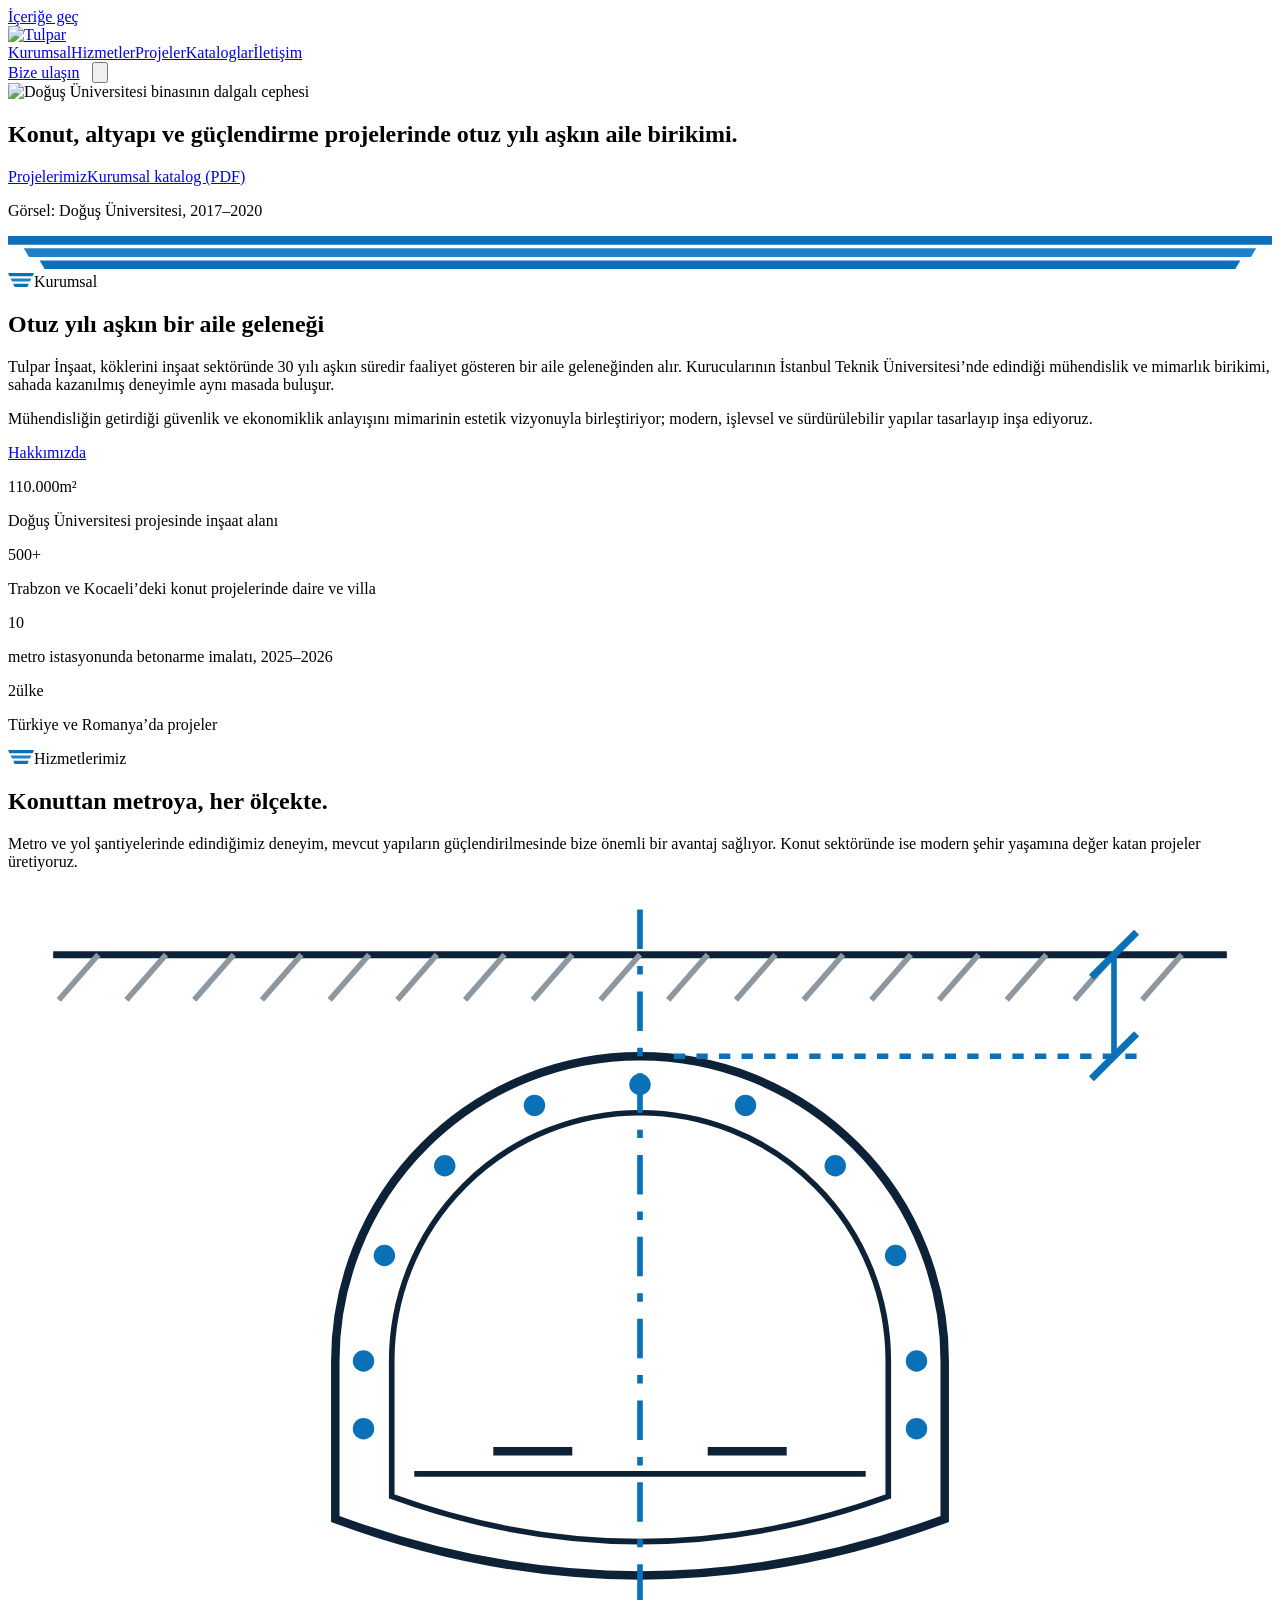
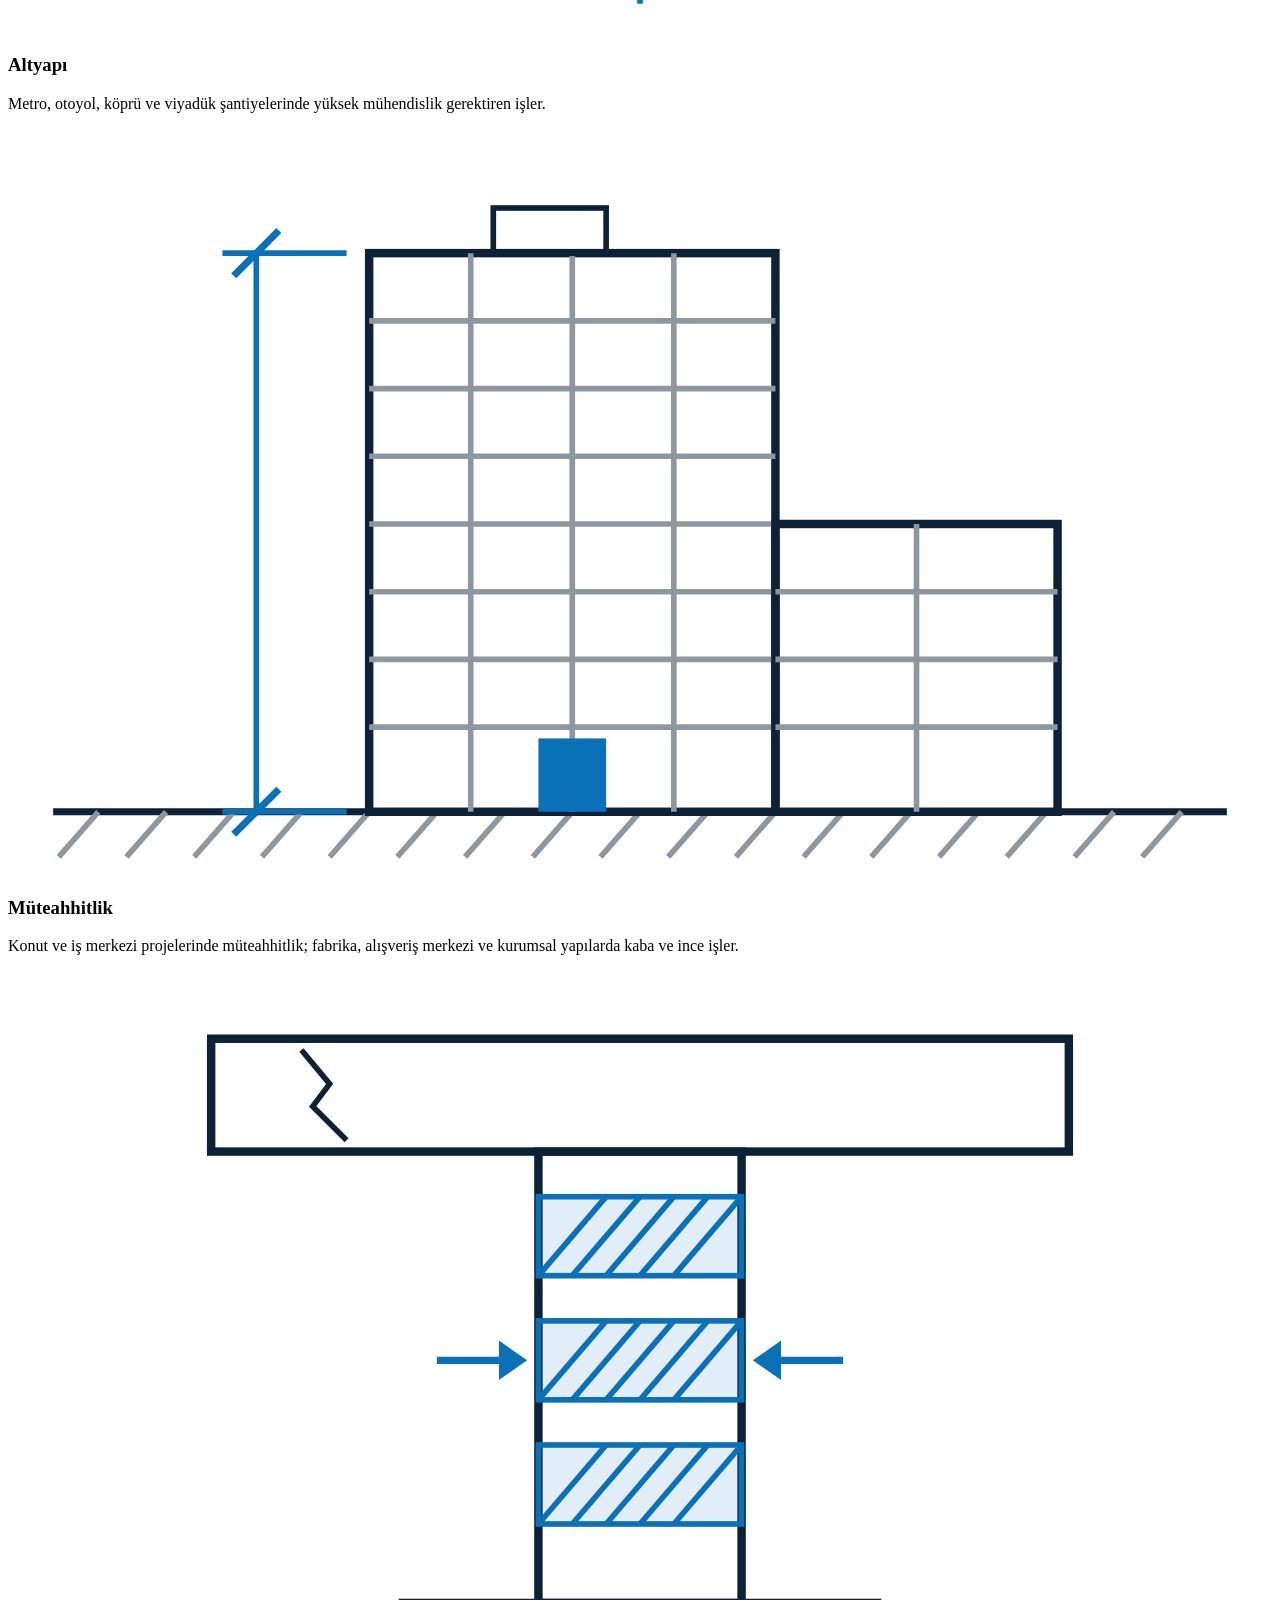
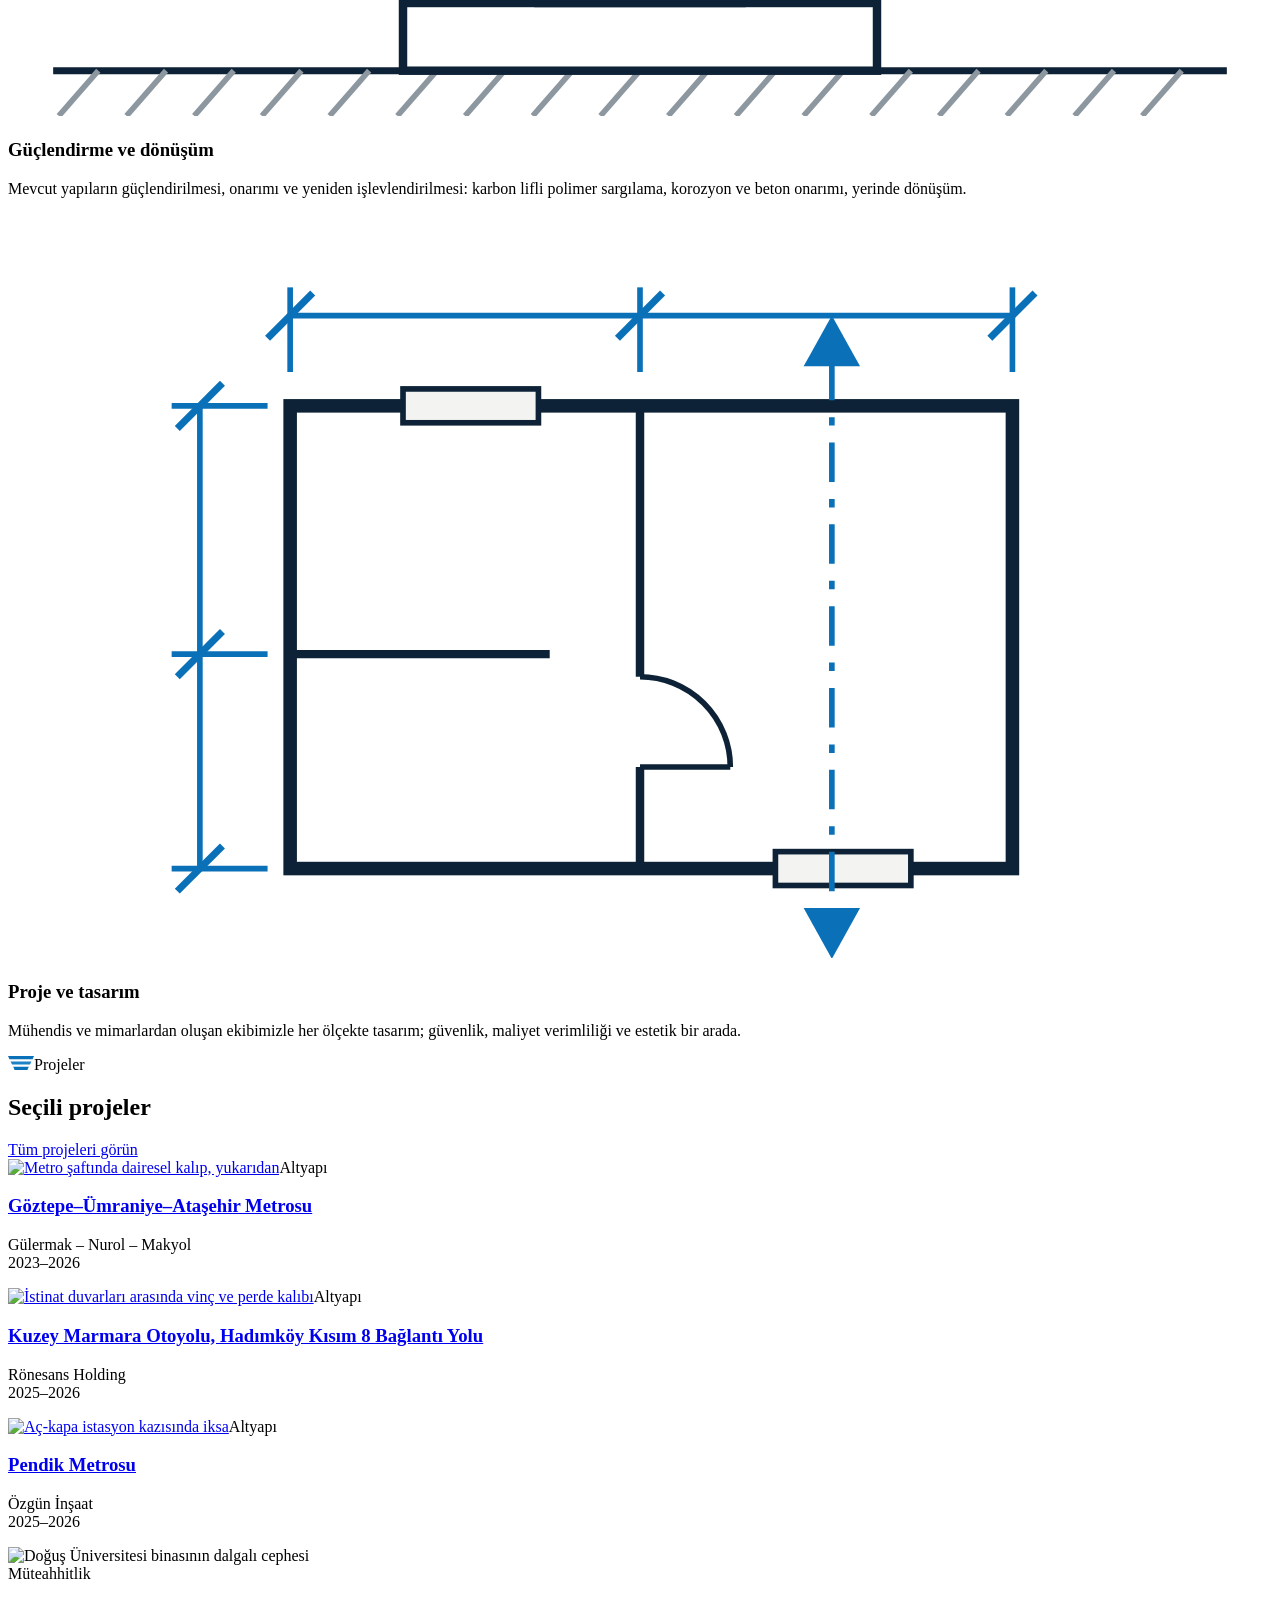
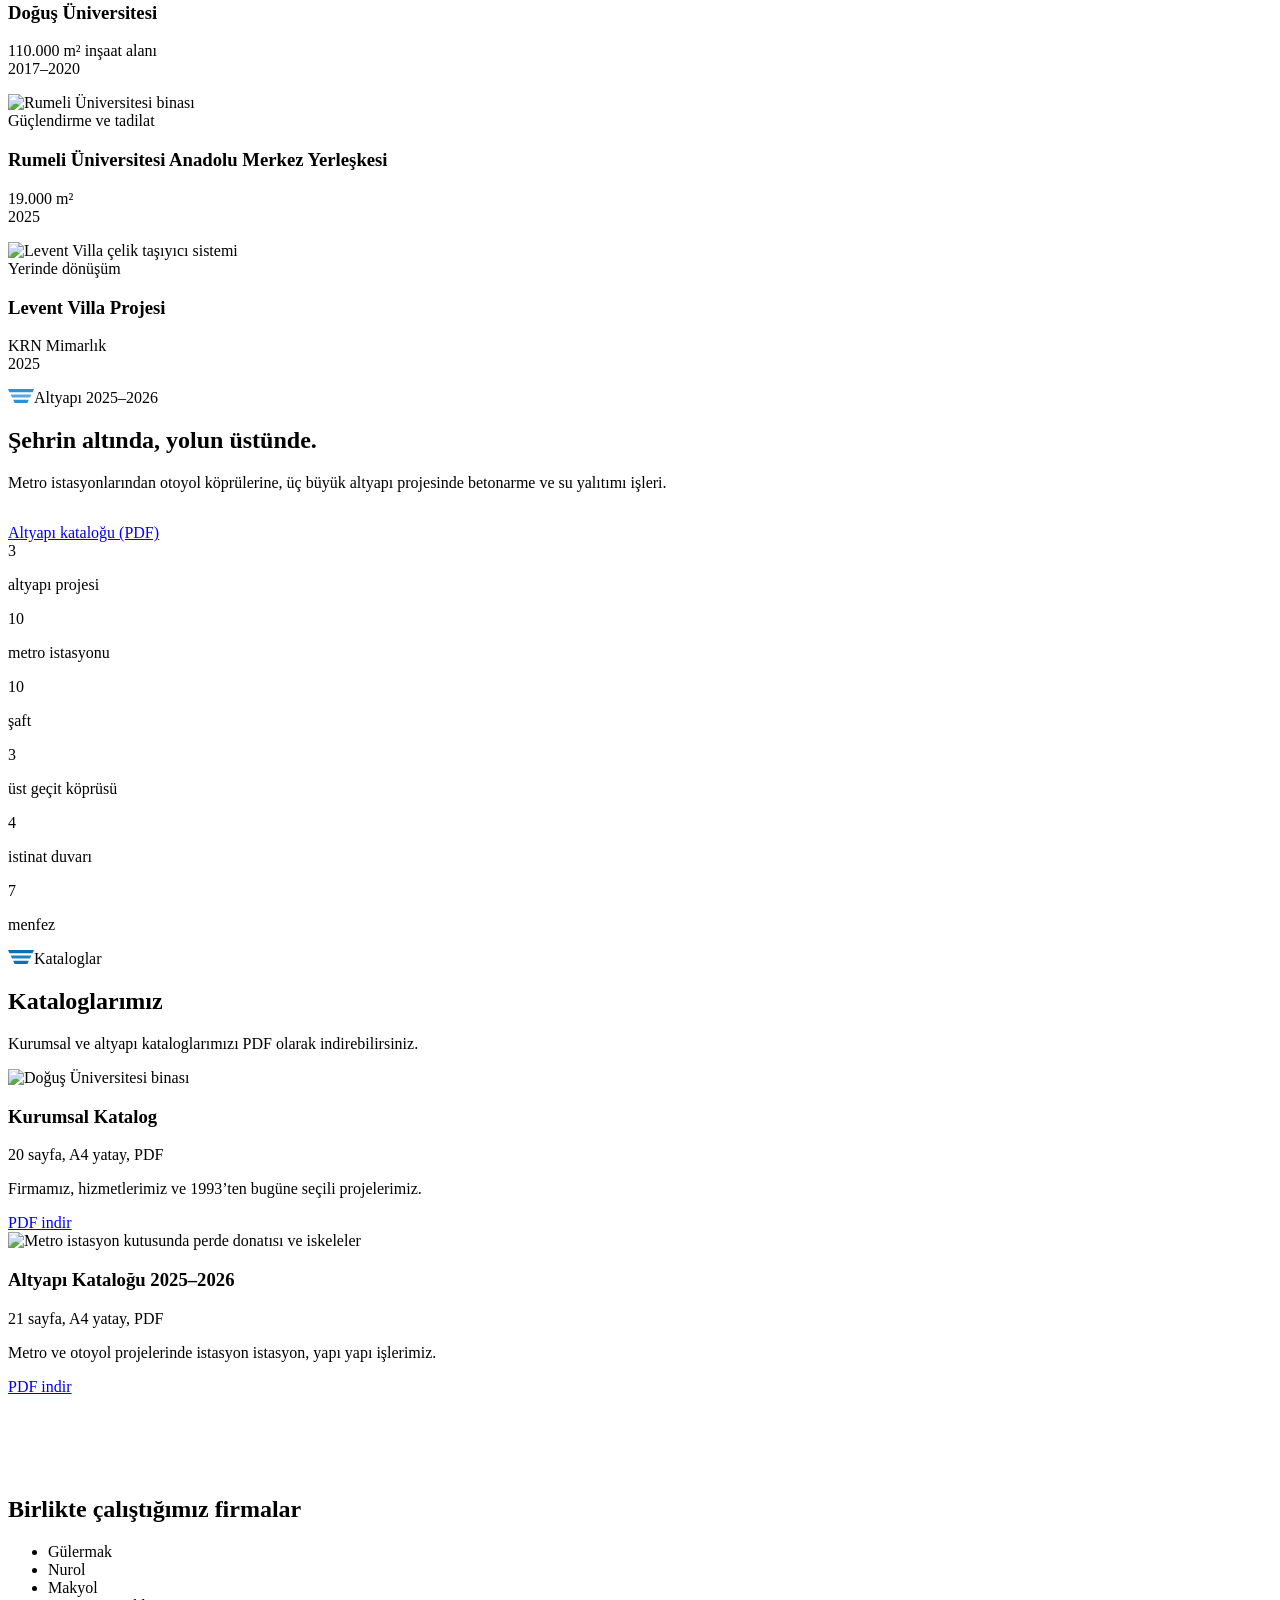
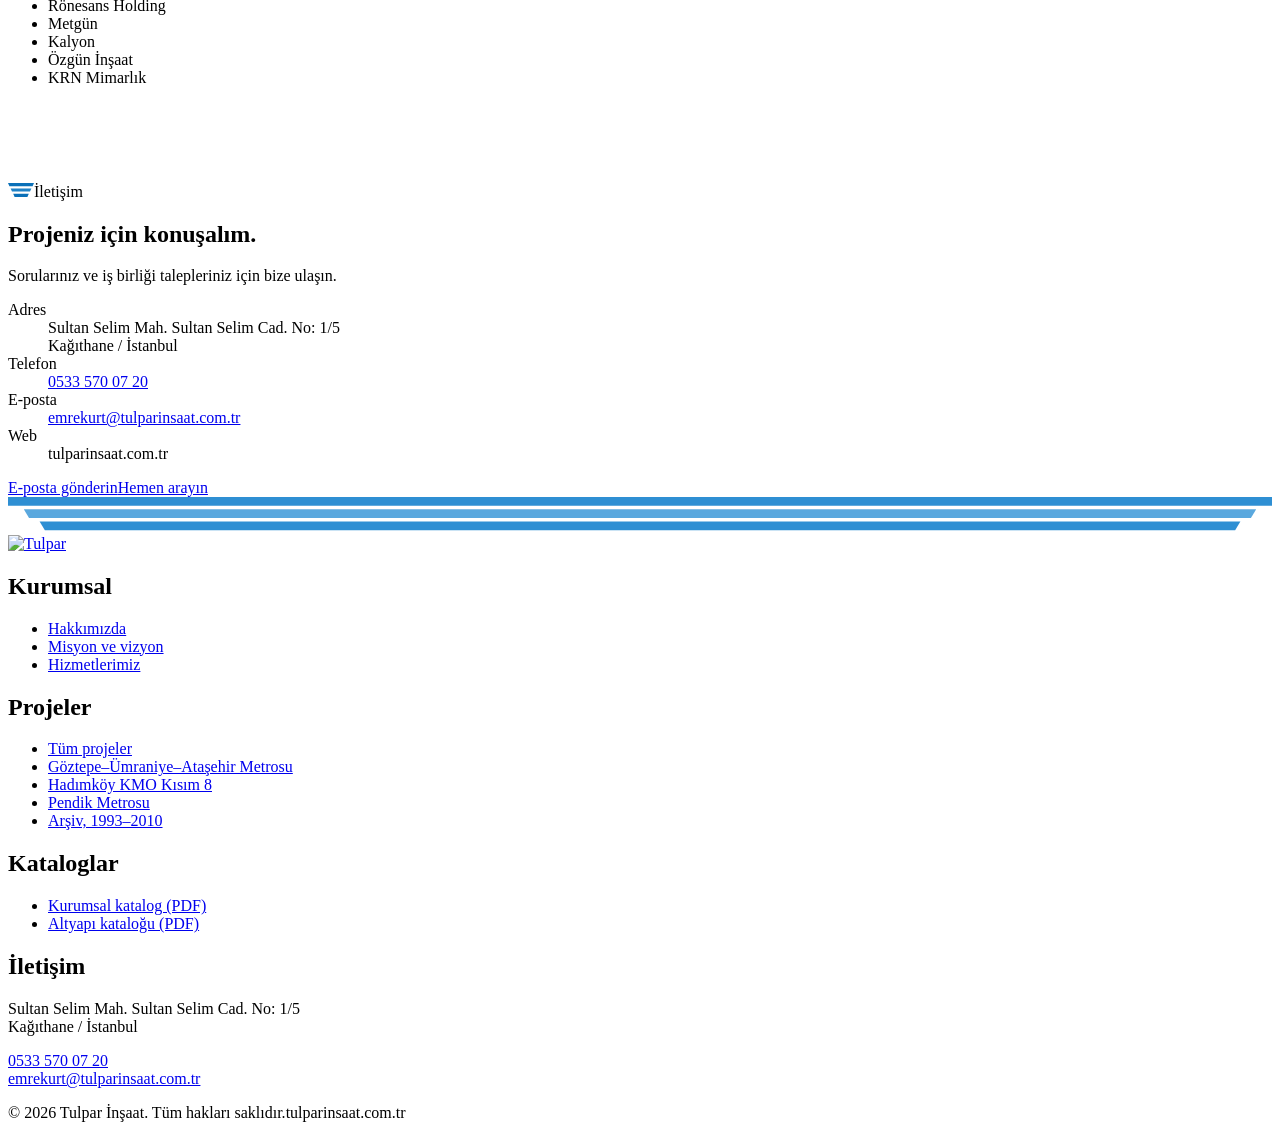
==== index.html @ 4b93a20a "Add files via upload" ====
<!doctype html>
<html lang="tr">
<head>
<meta charset="utf-8">
<meta name="viewport" content="width=device-width, initial-scale=1">
<title>Tulpar İnşaat | Konut, altyapı ve güçlendirme projeleri</title>
<meta name="description" content="Tulpar İnşaat: 30 yılı aşkın aile birikimiyle konut, metro ve otoyol altyapısı, güçlendirme ve müteahhitlik projeleri. İstanbul.">
<link rel="canonical" href="https://tulparinsaat.com.tr/">
<meta property="og:type" content="website">
<meta property="og:locale" content="tr_TR">
<meta property="og:site_name" content="Tulpar İnşaat">
<meta property="og:title" content="Tulpar İnşaat | Konut, altyapı ve güçlendirme projeleri">
<meta property="og:description" content="Tulpar İnşaat: 30 yılı aşkın aile birikimiyle konut, metro ve otoyol altyapısı, güçlendirme ve müteahhitlik projeleri. İstanbul.">
<meta property="og:url" content="https://tulparinsaat.com.tr/">
<meta property="og:image" content="https://tulparinsaat.com.tr/assets/img/og.jpg">
<meta name="theme-color" content="#0D2236">
<link rel="icon" href="assets/img/favicon.svg" type="image/svg+xml">
<link rel="icon" href="assets/img/favicon-32.png" sizes="32x32" type="image/png">
<link rel="apple-touch-icon" href="assets/img/apple-touch-icon.png">
<link rel="preconnect" href="https://fonts.googleapis.com">
<link rel="preconnect" href="https://fonts.gstatic.com" crossorigin>
<link rel="stylesheet" href="https://fonts.googleapis.com/css2?family=Archivo:wdth,wght@62..125,100..900&amp;display=swap">
<link rel="stylesheet" href="assets/css/site.css">
<script src="assets/js/site.js" defer></script>
<script type="application/ld+json">{"@context": "https://schema.org", "@type": "GeneralContractor", "name": "Tulpar İnşaat", "url": "https://tulparinsaat.com.tr/", "logo": "https://tulparinsaat.com.tr/assets/img/logo.svg", "email": "emrekurt@tulparinsaat.com.tr", "telephone": "+90 533 570 07 20", "address": {"@type": "PostalAddress", "streetAddress": "Sultan Selim Mah. Sultan Selim Cad. No: 1/5", "addressLocality": "Kağıthane", "addressRegion": "İstanbul", "addressCountry": "TR"}}</script>
</head>
<body>
<a class="skip" href="#icerik">İçeriğe geç</a>
<header class="site-header"><div class="container"><a class="logo" href="index.html" aria-label="Tulpar İnşaat ana sayfa"><img src="assets/img/logo.svg" alt="Tulpar" width="164" height="36"></a><nav id="site-nav" class="nav" aria-label="Ana menü"><a href="kurumsal.html">Kurumsal</a><a href="index.html#hizmetler">Hizmetler</a><a href="projeler.html">Projeler</a><a href="index.html#kataloglar">Kataloglar</a><a href="index.html#iletisim">İletişim</a></nav><div style="display:flex;align-items:center;gap:12px"><a class="btn btn-primary header-cta" href="index.html#iletisim">Bize ulaşın</a><button class="menu-toggle" type="button" aria-controls="site-nav" aria-expanded="false" aria-label="Menüyü aç"><svg viewBox="0 0 20 14" aria-hidden="true"><path d="M0 1H20M0 7H20M0 13H20" fill="none" stroke="currentColor" stroke-width="1.6"></path></svg></button></div></div></header>
<main id="icerik">
<section class="hero" aria-label="Giriş"><img src="assets/img/hero.jpg" alt="Doğuş Üniversitesi binasının dalgalı cephesi" width="1920" height="960" fetchpriority="high"><div class="hero-fade" aria-hidden="true"></div><div class="container hero-content"><h1>Konut, altyapı ve güçlendirme projelerinde otuz yılı aşkın aile birikimi.</h1><div class="actions"><a class="btn btn-primary" href="projeler.html">Projelerimiz</a><a class="btn btn-secondary" href="kataloglar/Tulpar-Insaat-Kurumsal-Katalog.pdf" download>Kurumsal katalog (PDF)</a></div><p class="caption">Görsel: Doğuş Üniversitesi, 2017–2020</p></div><svg class="band" viewBox="0 0 1440 38" preserveAspectRatio="none" aria-hidden="true"><polygon points="0,0 1440,0 1440,10 0,10" fill="#0A70B8"></polygon><polygon points="18,14 1422,14 1416,24 24,24" fill="#1F82C6"></polygon><polygon points="36,28 1404,28 1398,38 42,38" fill="#0A70B8"></polygon></svg></section>
<section id="kurumsal" class="section bg-paper"><div class="container"><div class="cols"><div><div class="marker"><svg width="26" height="14" viewBox="0 0 26 14" aria-hidden="true"><polygon points="0,0 26,0 24.6,3.2 1.4,3.2" fill="#0A70B8"></polygon><polygon points="2.6,5.4 23.4,5.4 22,8.6 4,8.6" fill="#1F82C6"></polygon><polygon points="5.2,10.8 20.8,10.8 19.4,14 6.6,14" fill="#0A70B8"></polygon></svg><span>Kurumsal</span></div><h2 class="h-section">Otuz yılı aşkın bir aile geleneği</h2></div><div><p>Tulpar İnşaat, köklerini inşaat sektöründe 30 yılı aşkın süredir faaliyet gösteren bir aile geleneğinden alır. Kurucularının İstanbul Teknik Üniversitesi’nde edindiği mühendislik ve mimarlık birikimi, sahada kazanılmış deneyimle aynı masada buluşur.</p><p style="margin-top:14px">Mühendisliğin getirdiği güvenlik ve ekonomiklik anlayışını mimarinin estetik vizyonuyla birleştiriyor; modern, işlevsel ve sürdürülebilir yapılar tasarlayıp inşa ediyoruz.</p><p style="margin-top:12px"><a class="more" href="kurumsal.html">Hakkımızda</a></p></div></div><div class="stats"><div class="stat"><div><span class="num">110.000</span><span class="unit">m²</span></div><p>Doğuş Üniversitesi projesinde inşaat alanı</p></div><div class="stat"><div><span class="num">500+</span></div><p>Trabzon ve Kocaeli’deki konut projelerinde daire ve villa</p></div><div class="stat"><div><span class="num">10</span></div><p>metro istasyonunda betonarme imalatı, 2025–2026</p></div><div class="stat"><div><span class="num">2</span><span class="unit">ülke</span></div><p>Türkiye ve Romanya’da projeler</p></div></div></div></section>
<section id="hizmetler" class="section bg-white"><div class="container"><div class="head2"><div><div class="marker"><svg width="26" height="14" viewBox="0 0 26 14" aria-hidden="true"><polygon points="0,0 26,0 24.6,3.2 1.4,3.2" fill="#0A70B8"></polygon><polygon points="2.6,5.4 23.4,5.4 22,8.6 4,8.6" fill="#1F82C6"></polygon><polygon points="5.2,10.8 20.8,10.8 19.4,14 6.6,14" fill="#0A70B8"></polygon></svg><span>Hizmetlerimiz</span></div><h2 class="h-section">Konuttan metroya, her ölçekte.</h2></div><div><p>Metro ve yol şantiyelerinde edindiğimiz deneyim, mevcut yapıların güçlendirilmesinde bize önemli bir avantaj sağlıyor. Konut sektöründe ise modern şehir yaşamına değer katan projeler üretiyoruz.</p></div></div><div class="services"><article><svg viewBox="0 0 224 132" aria-hidden="true"><line x1="8" y1="12" x2="216" y2="12" stroke="#0D2236" stroke-width="1.25"></line><line x1="16" y1="12" x2="9" y2="20" stroke="#8D97A0" stroke-width="1"></line><line x1="28" y1="12" x2="21" y2="20" stroke="#8D97A0" stroke-width="1"></line><line x1="40" y1="12" x2="33" y2="20" stroke="#8D97A0" stroke-width="1"></line><line x1="52" y1="12" x2="45" y2="20" stroke="#8D97A0" stroke-width="1"></line><line x1="64" y1="12" x2="57" y2="20" stroke="#8D97A0" stroke-width="1"></line><line x1="76" y1="12" x2="69" y2="20" stroke="#8D97A0" stroke-width="1"></line><line x1="88" y1="12" x2="81" y2="20" stroke="#8D97A0" stroke-width="1"></line><line x1="100" y1="12" x2="93" y2="20" stroke="#8D97A0" stroke-width="1"></line><line x1="112" y1="12" x2="105" y2="20" stroke="#8D97A0" stroke-width="1"></line><line x1="124" y1="12" x2="117" y2="20" stroke="#8D97A0" stroke-width="1"></line><line x1="136" y1="12" x2="129" y2="20" stroke="#8D97A0" stroke-width="1"></line><line x1="148" y1="12" x2="141" y2="20" stroke="#8D97A0" stroke-width="1"></line><line x1="160" y1="12" x2="153" y2="20" stroke="#8D97A0" stroke-width="1"></line><line x1="172" y1="12" x2="165" y2="20" stroke="#8D97A0" stroke-width="1"></line><line x1="184" y1="12" x2="177" y2="20" stroke="#8D97A0" stroke-width="1"></line><line x1="196" y1="12" x2="189" y2="20" stroke="#8D97A0" stroke-width="1"></line><line x1="208" y1="12" x2="201" y2="20" stroke="#8D97A0" stroke-width="1"></line><path d="M58 84 A54 54 0 0 1 166 84 L166 112 Q112 132 58 112 Z" fill="none" stroke="#0D2236" stroke-width="1.5"></path><path d="M68 84 A44 44 0 0 1 156 84 L156 108 Q112 124 68 108 Z" fill="none" stroke="#0D2236" stroke-width="1"></path><line x1="72" y1="104" x2="152" y2="104" stroke="#0D2236" stroke-width="1"></line><line x1="86" y1="100" x2="100" y2="100" stroke="#0D2236" stroke-width="1.5"></line><line x1="124" y1="100" x2="138" y2="100" stroke="#0D2236" stroke-width="1.5"></line><line x1="112" y1="4" x2="112" y2="130" stroke="#0A70B8" stroke-width="1" stroke-dasharray="7 3 1.5 3"></line><circle cx="63" cy="84" r="1.9" fill="#0A70B8"></circle><circle cx="66.7" cy="65.3" r="1.9" fill="#0A70B8"></circle><circle cx="77.4" cy="49.4" r="1.9" fill="#0A70B8"></circle><circle cx="93.3" cy="38.7" r="1.9" fill="#0A70B8"></circle><circle cx="112" cy="35" r="1.9" fill="#0A70B8"></circle><circle cx="130.7" cy="38.7" r="1.9" fill="#0A70B8"></circle><circle cx="146.6" cy="49.4" r="1.9" fill="#0A70B8"></circle><circle cx="157.3" cy="65.3" r="1.9" fill="#0A70B8"></circle><circle cx="161" cy="84" r="1.9" fill="#0A70B8"></circle><circle cx="63" cy="96" r="1.9" fill="#0A70B8"></circle><circle cx="161" cy="96" r="1.9" fill="#0A70B8"></circle><line x1="196" y1="12" x2="196" y2="30" stroke="#0A70B8" stroke-width="1"></line><line x1="192" y1="16" x2="200" y2="8" stroke="#0A70B8" stroke-width="1.25"></line><line x1="192" y1="34" x2="200" y2="26" stroke="#0A70B8" stroke-width="1.25"></line><line x1="118" y1="30" x2="202" y2="30" stroke="#0A70B8" stroke-width="1" stroke-dasharray="2 2"></line></svg><h3>Altyapı</h3><p>Metro, otoyol, köprü ve viyadük şantiyelerinde yüksek mühendislik gerektiren işler.</p></article><article><svg viewBox="0 0 224 132" aria-hidden="true"><line x1="8" y1="121" x2="216" y2="121" stroke="#0D2236" stroke-width="1.25"></line><line x1="16" y1="121" x2="9" y2="129" stroke="#8D97A0" stroke-width="1"></line><line x1="28" y1="121" x2="21" y2="129" stroke="#8D97A0" stroke-width="1"></line><line x1="40" y1="121" x2="33" y2="129" stroke="#8D97A0" stroke-width="1"></line><line x1="52" y1="121" x2="45" y2="129" stroke="#8D97A0" stroke-width="1"></line><line x1="64" y1="121" x2="57" y2="129" stroke="#8D97A0" stroke-width="1"></line><line x1="76" y1="121" x2="69" y2="129" stroke="#8D97A0" stroke-width="1"></line><line x1="88" y1="121" x2="81" y2="129" stroke="#8D97A0" stroke-width="1"></line><line x1="100" y1="121" x2="93" y2="129" stroke="#8D97A0" stroke-width="1"></line><line x1="112" y1="121" x2="105" y2="129" stroke="#8D97A0" stroke-width="1"></line><line x1="124" y1="121" x2="117" y2="129" stroke="#8D97A0" stroke-width="1"></line><line x1="136" y1="121" x2="129" y2="129" stroke="#8D97A0" stroke-width="1"></line><line x1="148" y1="121" x2="141" y2="129" stroke="#8D97A0" stroke-width="1"></line><line x1="160" y1="121" x2="153" y2="129" stroke="#8D97A0" stroke-width="1"></line><line x1="172" y1="121" x2="165" y2="129" stroke="#8D97A0" stroke-width="1"></line><line x1="184" y1="121" x2="177" y2="129" stroke="#8D97A0" stroke-width="1"></line><line x1="196" y1="121" x2="189" y2="129" stroke="#8D97A0" stroke-width="1"></line><line x1="208" y1="121" x2="201" y2="129" stroke="#8D97A0" stroke-width="1"></line><rect x="64" y="22" width="72" height="99" fill="none" stroke="#0D2236" stroke-width="1.5"></rect><line x1="64" y1="34" x2="136" y2="34" stroke="#8D97A0" stroke-width="1"></line><line x1="64" y1="46" x2="136" y2="46" stroke="#8D97A0" stroke-width="1"></line><line x1="64" y1="58" x2="136" y2="58" stroke="#8D97A0" stroke-width="1"></line><line x1="64" y1="70" x2="136" y2="70" stroke="#8D97A0" stroke-width="1"></line><line x1="64" y1="82" x2="136" y2="82" stroke="#8D97A0" stroke-width="1"></line><line x1="64" y1="94" x2="136" y2="94" stroke="#8D97A0" stroke-width="1"></line><line x1="64" y1="106" x2="136" y2="106" stroke="#8D97A0" stroke-width="1"></line><line x1="82" y1="22" x2="82" y2="121" stroke="#8D97A0" stroke-width="1"></line><line x1="100" y1="22" x2="100" y2="121" stroke="#8D97A0" stroke-width="1"></line><line x1="118" y1="22" x2="118" y2="121" stroke="#8D97A0" stroke-width="1"></line><rect x="136" y="70" width="50" height="51" fill="none" stroke="#0D2236" stroke-width="1.5"></rect><line x1="136" y1="82" x2="186" y2="82" stroke="#8D97A0" stroke-width="1"></line><line x1="136" y1="94" x2="186" y2="94" stroke="#8D97A0" stroke-width="1"></line><line x1="136" y1="106" x2="186" y2="106" stroke="#8D97A0" stroke-width="1"></line><line x1="161" y1="70" x2="161" y2="121" stroke="#8D97A0" stroke-width="1"></line><rect x="86" y="14" width="20" height="8" fill="none" stroke="#0D2236" stroke-width="1"></rect><rect x="94" y="108" width="12" height="13" fill="#0A70B8"></rect><line x1="44" y1="22" x2="44" y2="121" stroke="#0A70B8" stroke-width="1"></line><line x1="40" y1="26" x2="48" y2="18" stroke="#0A70B8" stroke-width="1.25"></line><line x1="40" y1="125" x2="48" y2="117" stroke="#0A70B8" stroke-width="1.25"></line><line x1="38" y1="22" x2="60" y2="22" stroke="#0A70B8" stroke-width="1"></line><line x1="38" y1="121" x2="60" y2="121" stroke="#0A70B8" stroke-width="1"></line></svg><h3>Müteahhitlik</h3><p>Konut ve iş merkezi projelerinde müteahhitlik; fabrika, alışveriş merkezi ve kurumsal yapılarda kaba ve ince işler.</p></article><article><svg viewBox="0 0 224 132" aria-hidden="true"><line x1="8" y1="124" x2="216" y2="124" stroke="#0D2236" stroke-width="1.25"></line><line x1="16" y1="124" x2="9" y2="132" stroke="#8D97A0" stroke-width="1"></line><line x1="28" y1="124" x2="21" y2="132" stroke="#8D97A0" stroke-width="1"></line><line x1="40" y1="124" x2="33" y2="132" stroke="#8D97A0" stroke-width="1"></line><line x1="52" y1="124" x2="45" y2="132" stroke="#8D97A0" stroke-width="1"></line><line x1="64" y1="124" x2="57" y2="132" stroke="#8D97A0" stroke-width="1"></line><line x1="76" y1="124" x2="69" y2="132" stroke="#8D97A0" stroke-width="1"></line><line x1="88" y1="124" x2="81" y2="132" stroke="#8D97A0" stroke-width="1"></line><line x1="100" y1="124" x2="93" y2="132" stroke="#8D97A0" stroke-width="1"></line><line x1="112" y1="124" x2="105" y2="132" stroke="#8D97A0" stroke-width="1"></line><line x1="124" y1="124" x2="117" y2="132" stroke="#8D97A0" stroke-width="1"></line><line x1="136" y1="124" x2="129" y2="132" stroke="#8D97A0" stroke-width="1"></line><line x1="148" y1="124" x2="141" y2="132" stroke="#8D97A0" stroke-width="1"></line><line x1="160" y1="124" x2="153" y2="132" stroke="#8D97A0" stroke-width="1"></line><line x1="172" y1="124" x2="165" y2="132" stroke="#8D97A0" stroke-width="1"></line><line x1="184" y1="124" x2="177" y2="132" stroke="#8D97A0" stroke-width="1"></line><line x1="196" y1="124" x2="189" y2="132" stroke="#8D97A0" stroke-width="1"></line><line x1="208" y1="124" x2="201" y2="132" stroke="#8D97A0" stroke-width="1"></line><rect x="36" y="12" width="152" height="20" fill="none" stroke="#0D2236" stroke-width="1.5"></rect><rect x="94" y="32" width="36" height="80" fill="none" stroke="#0D2236" stroke-width="1.5"></rect><rect x="70" y="112" width="84" height="12" fill="none" stroke="#0D2236" stroke-width="1.5"></rect><rect x="94" y="40" width="36" height="14" fill="#0A70B8" fill-opacity="0.12" stroke="#0A70B8" stroke-width="1"></rect><line x1="94" y1="54" x2="106" y2="40" stroke="#0A70B8" stroke-width="1"></line><line x1="100" y1="54" x2="112" y2="40" stroke="#0A70B8" stroke-width="1"></line><line x1="106" y1="54" x2="118" y2="40" stroke="#0A70B8" stroke-width="1"></line><line x1="112" y1="54" x2="124" y2="40" stroke="#0A70B8" stroke-width="1"></line><line x1="118" y1="54" x2="130" y2="40" stroke="#0A70B8" stroke-width="1"></line><rect x="94" y="62" width="36" height="14" fill="#0A70B8" fill-opacity="0.12" stroke="#0A70B8" stroke-width="1"></rect><line x1="94" y1="76" x2="106" y2="62" stroke="#0A70B8" stroke-width="1"></line><line x1="100" y1="76" x2="112" y2="62" stroke="#0A70B8" stroke-width="1"></line><line x1="106" y1="76" x2="118" y2="62" stroke="#0A70B8" stroke-width="1"></line><line x1="112" y1="76" x2="124" y2="62" stroke="#0A70B8" stroke-width="1"></line><line x1="118" y1="76" x2="130" y2="62" stroke="#0A70B8" stroke-width="1"></line><rect x="94" y="84" width="36" height="14" fill="#0A70B8" fill-opacity="0.12" stroke="#0A70B8" stroke-width="1"></rect><line x1="94" y1="98" x2="106" y2="84" stroke="#0A70B8" stroke-width="1"></line><line x1="100" y1="98" x2="112" y2="84" stroke="#0A70B8" stroke-width="1"></line><line x1="106" y1="98" x2="118" y2="84" stroke="#0A70B8" stroke-width="1"></line><line x1="112" y1="98" x2="124" y2="84" stroke="#0A70B8" stroke-width="1"></line><line x1="118" y1="98" x2="130" y2="84" stroke="#0A70B8" stroke-width="1"></line><polyline points="52,14 57,20 54,24 60,30" fill="none" stroke="#0D2236" stroke-width="1"></polyline><line x1="76" y1="69" x2="87" y2="69" stroke="#0A70B8" stroke-width="1.25"></line><polygon points="87,65.5 92,69 87,72.5" fill="#0A70B8"></polygon><line x1="148" y1="69" x2="137" y2="69" stroke="#0A70B8" stroke-width="1.25"></line><polygon points="137,65.5 132,69 137,72.5" fill="#0A70B8"></polygon></svg><h3>Güçlendirme ve dönüşüm</h3><p>Mevcut yapıların güçlendirilmesi, onarımı ve yeniden işlevlendirilmesi: karbon lifli polimer sargılama, korozyon ve beton onarımı, yerinde dönüşüm.</p></article><article><svg viewBox="0 0 224 132" aria-hidden="true"><rect x="50" y="34" width="128" height="82" fill="none" stroke="#0D2236" stroke-width="2.4"></rect><line x1="112" y1="34" x2="112" y2="82" stroke="#0D2236" stroke-width="1.5"></line><line x1="112" y1="98" x2="112" y2="116" stroke="#0D2236" stroke-width="1.5"></line><line x1="50" y1="78" x2="96" y2="78" stroke="#0D2236" stroke-width="1.5"></line><line x1="112" y1="98" x2="128" y2="98" stroke="#0D2236" stroke-width="1"></line><path d="M128 98 A16 16 0 0 0 112 82" fill="none" stroke="#0D2236" stroke-width="1"></path><rect x="70" y="31" width="24" height="6" fill="#F3F4F2" stroke="#0D2236" stroke-width="1"></rect><rect x="136" y="113" width="24" height="6" fill="#F3F4F2" stroke="#0D2236" stroke-width="1"></rect><line x1="50" y1="18" x2="178" y2="18" stroke="#0A70B8" stroke-width="1"></line><line x1="50" y1="13" x2="50" y2="28" stroke="#0A70B8" stroke-width="1"></line><line x1="46" y1="22" x2="54" y2="14" stroke="#0A70B8" stroke-width="1.25"></line><line x1="112" y1="13" x2="112" y2="28" stroke="#0A70B8" stroke-width="1"></line><line x1="108" y1="22" x2="116" y2="14" stroke="#0A70B8" stroke-width="1.25"></line><line x1="178" y1="13" x2="178" y2="28" stroke="#0A70B8" stroke-width="1"></line><line x1="174" y1="22" x2="182" y2="14" stroke="#0A70B8" stroke-width="1.25"></line><line x1="34" y1="34" x2="34" y2="116" stroke="#0A70B8" stroke-width="1"></line><line x1="29" y1="34" x2="46" y2="34" stroke="#0A70B8" stroke-width="1"></line><line x1="30" y1="38" x2="38" y2="30" stroke="#0A70B8" stroke-width="1.25"></line><line x1="29" y1="78" x2="46" y2="78" stroke="#0A70B8" stroke-width="1"></line><line x1="30" y1="82" x2="38" y2="74" stroke="#0A70B8" stroke-width="1.25"></line><line x1="29" y1="116" x2="46" y2="116" stroke="#0A70B8" stroke-width="1"></line><line x1="30" y1="120" x2="38" y2="112" stroke="#0A70B8" stroke-width="1.25"></line><line x1="146" y1="26" x2="146" y2="124" stroke="#0A70B8" stroke-width="1" stroke-dasharray="7 3 1.5 3"></line><polygon points="146,18 141,27 151,27" fill="#0A70B8"></polygon><polygon points="146,132 141,123 151,123" fill="#0A70B8"></polygon></svg><h3>Proje ve tasarım</h3><p>Mühendis ve mimarlardan oluşan ekibimizle her ölçekte tasarım; güvenlik, maliyet verimliliği ve estetik bir arada.</p></article></div></div></section>
<section id="projeler" class="section bg-paper"><div class="container"><div class="head2"><div><div class="marker"><svg width="26" height="14" viewBox="0 0 26 14" aria-hidden="true"><polygon points="0,0 26,0 24.6,3.2 1.4,3.2" fill="#0A70B8"></polygon><polygon points="2.6,5.4 23.4,5.4 22,8.6 4,8.6" fill="#1F82C6"></polygon><polygon points="5.2,10.8 20.8,10.8 19.4,14 6.6,14" fill="#0A70B8"></polygon></svg><span>Projeler</span></div><h2 class="h-section">Seçili projeler</h2></div><div><div class="right-end"><a class="more" href="projeler.html">Tüm projeleri görün</a></div></div></div><div class="cards"><article class="card" data-cat="altyapi"><a class="media" href="proje-goztepe-umraniye-atasehir-metrosu.html"><img src="assets/img/proje-goztepe.jpg" alt="Metro şaftında dairesel kalıp, yukarıdan" width="1200" height="900" loading="lazy"></a><span class="cat">Altyapı</span><h3><a href="proje-goztepe-umraniye-atasehir-metrosu.html">Göztepe–Ümraniye–Ataşehir Metrosu</a></h3><p>Gülermak – Nurol – Makyol<br>2023–2026</p></article><article class="card" data-cat="altyapi"><a class="media" href="proje-hadimkoy-kmo-kisim-8.html"><img src="assets/img/proje-kmo.jpg" alt="İstinat duvarları arasında vinç ve perde kalıbı" width="1200" height="900" loading="lazy"></a><span class="cat">Altyapı</span><h3><a href="proje-hadimkoy-kmo-kisim-8.html">Kuzey Marmara Otoyolu, Hadımköy Kısım 8 Bağlantı Yolu</a></h3><p>Rönesans Holding<br>2025–2026</p></article><article class="card" data-cat="altyapi"><a class="media" href="proje-pendik-metrosu.html"><img src="assets/img/proje-pendik.jpg" alt="Aç-kapa istasyon kazısında iksa" width="1200" height="900" loading="lazy"></a><span class="cat">Altyapı</span><h3><a href="proje-pendik-metrosu.html">Pendik Metrosu</a></h3><p>Özgün İnşaat<br>2025–2026</p></article><article class="card" data-cat="muteahhitlik"><div class="media"><img src="assets/img/proje-dogus.jpg" alt="Doğuş Üniversitesi binasının dalgalı cephesi" width="1200" height="900" loading="lazy"></div><span class="cat">Müteahhitlik</span><h3>Doğuş Üniversitesi</h3><p>110.000 m² inşaat alanı<br>2017–2020</p></article><article class="card" data-cat="guclendirme"><div class="media"><img src="assets/img/proje-rumeli.jpg" alt="Rumeli Üniversitesi binası" width="1200" height="900" loading="lazy"></div><span class="cat">Güçlendirme ve tadilat</span><h3>Rumeli Üniversitesi Anadolu Merkez Yerleşkesi</h3><p>19.000 m²<br>2025</p></article><article class="card" data-cat="guclendirme"><div class="media"><img src="assets/img/proje-leventvilla.jpg" alt="Levent Villa çelik taşıyıcı sistemi" width="1200" height="900" loading="lazy"></div><span class="cat">Yerinde dönüşüm</span><h3>Levent Villa Projesi</h3><p>KRN Mimarlık<br>2025</p></article></div></div></section>
<section id="altyapi" class="section bg-navy"><div class="container"><div class="cols"><div><div class="marker"><svg width="26" height="14" viewBox="0 0 26 14" aria-hidden="true"><polygon points="0,0 26,0 24.6,3.2 1.4,3.2" fill="#2E8FD3"></polygon><polygon points="2.6,5.4 23.4,5.4 22,8.6 4,8.6" fill="#5AA8DE"></polygon><polygon points="5.2,10.8 20.8,10.8 19.4,14 6.6,14" fill="#2E8FD3"></polygon></svg><span>Altyapı 2025–2026</span></div><h2 class="h-section">Şehrin altında, yolun üstünde.</h2><p class="lead-navy">Metro istasyonlarından otoyol köprülerine, üç büyük altyapı projesinde betonarme ve su yalıtımı işleri.</p><div class="actions" style="margin-top:32px"><a class="btn btn-light" href="kataloglar/Tulpar-Insaat-Altyapi-Katalogu-2025-2026.pdf" download>Altyapı kataloğu (PDF)</a></div></div><div><div class="stats" style="margin-top:0;grid-template-columns:repeat(auto-fit,minmax(min(100%,140px),1fr))"><div class="stat"><div><span class="num">3</span></div><p>altyapı projesi</p></div><div class="stat"><div><span class="num">10</span></div><p>metro istasyonu</p></div><div class="stat"><div><span class="num">10</span></div><p>şaft</p></div><div class="stat"><div><span class="num">3</span></div><p>üst geçit köprüsü</p></div><div class="stat"><div><span class="num">4</span></div><p>istinat duvarı</p></div><div class="stat"><div><span class="num">7</span></div><p>menfez</p></div></div></div></div></div></section>
<section id="kataloglar" class="section bg-paper"><div class="container"><div class="head2"><div><div class="marker"><svg width="26" height="14" viewBox="0 0 26 14" aria-hidden="true"><polygon points="0,0 26,0 24.6,3.2 1.4,3.2" fill="#0A70B8"></polygon><polygon points="2.6,5.4 23.4,5.4 22,8.6 4,8.6" fill="#1F82C6"></polygon><polygon points="5.2,10.8 20.8,10.8 19.4,14 6.6,14" fill="#0A70B8"></polygon></svg><span>Kataloglar</span></div><h2 class="h-section">Kataloglarımız</h2></div><div><p>Kurumsal ve altyapı kataloglarımızı PDF olarak indirebilirsiniz.</p></div></div><div class="catalogs"><article class="catalog"><img src="assets/img/katalog-kurumsal.jpg" alt="Doğuş Üniversitesi binası" width="960" height="540" loading="lazy"><div class="body"><h3>Kurumsal Katalog</h3><span class="meta">20 sayfa, A4 yatay, PDF</span><p>Firmamız, hizmetlerimiz ve 1993’ten bugüne seçili projelerimiz.</p><a class="btn btn-secondary" href="kataloglar/Tulpar-Insaat-Kurumsal-Katalog.pdf" download>PDF indir</a></div></article><article class="catalog"><img src="assets/img/katalog-altyapi.jpg" alt="Metro istasyon kutusunda perde donatısı ve iskeleler" width="960" height="540" loading="lazy"><div class="body"><h3>Altyapı Kataloğu 2025–2026</h3><span class="meta">21 sayfa, A4 yatay, PDF</span><p>Metro ve otoyol projelerinde istasyon istasyon, yapı yapı işlerimiz.</p><a class="btn btn-secondary" href="kataloglar/Tulpar-Insaat-Altyapi-Katalogu-2025-2026.pdf" download>PDF indir</a></div></article></div></div></section>
<section class="section bg-white" aria-labelledby="ref-baslik" style="padding:80px 0"><div class="container"><h2 id="ref-baslik" class="refs-title">Birlikte çalıştığımız firmalar</h2><ul class="refs"><li>Gülermak</li><li>Nurol</li><li>Makyol</li><li>Rönesans Holding</li><li>Metgün</li><li>Kalyon</li><li>Özgün İnşaat</li><li>KRN Mimarlık</li></ul></div></section>
<section id="iletisim" class="section bg-paper contact"><div class="container"><div class="cols"><div><div class="marker"><svg width="26" height="14" viewBox="0 0 26 14" aria-hidden="true"><polygon points="0,0 26,0 24.6,3.2 1.4,3.2" fill="#0A70B8"></polygon><polygon points="2.6,5.4 23.4,5.4 22,8.6 4,8.6" fill="#1F82C6"></polygon><polygon points="5.2,10.8 20.8,10.8 19.4,14 6.6,14" fill="#0A70B8"></polygon></svg><span>İletişim</span></div><h2 class="h-section">Projeniz için konuşalım.</h2><p style="margin-top:18px;max-width:420px">Sorularınız ve iş birliği talepleriniz için bize ulaşın.</p></div><div><dl class="contact-list"><div><dt>Adres</dt><dd>Sultan Selim Mah. Sultan Selim Cad. No: 1/5<br>Kağıthane / İstanbul</dd></div><div><dt>Telefon</dt><dd><a href="tel:+905335700720">0533 570 07 20</a></dd></div><div><dt>E-posta</dt><dd><a href="mailto:emrekurt@tulparinsaat.com.tr">emrekurt@tulparinsaat.com.tr</a></dd></div><div><dt>Web</dt><dd>tulparinsaat.com.tr</dd></div></dl><div class="actions"><a class="btn btn-primary" href="mailto:emrekurt@tulparinsaat.com.tr">E-posta gönderin</a><a class="btn btn-secondary" href="tel:+905335700720">Hemen arayın</a></div></div></div></div></section>
</main>
<footer class="site-footer"><svg class="band" viewBox="0 0 1440 38" preserveAspectRatio="none" aria-hidden="true"><polygon points="0,0 1440,0 1440,10 0,10" fill="#2E8FD3"></polygon><polygon points="18,14 1422,14 1416,24 24,24" fill="#5AA8DE"></polygon><polygon points="36,28 1404,28 1398,38 42,38" fill="#2E8FD3"></polygon></svg><div class="container"><div class="footer-grid"><div><a class="footer-logo" href="index.html" aria-label="Tulpar İnşaat ana sayfa"><img src="assets/img/logo-beyaz.svg" alt="Tulpar" width="180" height="40"></a></div><nav aria-label="Kurumsal"><h2>Kurumsal</h2><ul><li><a href="kurumsal.html">Hakkımızda</a></li><li><a href="kurumsal.html#misyon">Misyon ve vizyon</a></li><li><a href="index.html#hizmetler">Hizmetlerimiz</a></li></ul></nav><nav aria-label="Projeler"><h2>Projeler</h2><ul><li><a href="projeler.html">Tüm projeler</a></li><li><a href="proje-goztepe-umraniye-atasehir-metrosu.html">Göztepe–Ümraniye–Ataşehir Metrosu</a></li><li><a href="proje-hadimkoy-kmo-kisim-8.html">Hadımköy KMO Kısım 8</a></li><li><a href="proje-pendik-metrosu.html">Pendik Metrosu</a></li><li><a href="projeler.html#arsiv">Arşiv, 1993–2010</a></li></ul></nav><nav aria-label="Kataloglar"><h2>Kataloglar</h2><ul><li><a href="kataloglar/Tulpar-Insaat-Kurumsal-Katalog.pdf">Kurumsal katalog (PDF)</a></li><li><a href="kataloglar/Tulpar-Insaat-Altyapi-Katalogu-2025-2026.pdf">Altyapı kataloğu (PDF)</a></li></ul></nav><div><h2>İletişim</h2><p>Sultan Selim Mah. Sultan Selim Cad. No: 1/5<br>Kağıthane / İstanbul</p><p><a href="tel:+905335700720">0533 570 07 20</a><br><a href="mailto:emrekurt@tulparinsaat.com.tr" style="overflow-wrap:anywhere">emrekurt@tulparinsaat.com.tr</a></p></div></div><div class="footer-bottom"><span>© 2026 Tulpar İnşaat. Tüm hakları saklıdır.</span><span>tulparinsaat.com.tr</span></div></div></footer>
</body>
</html>
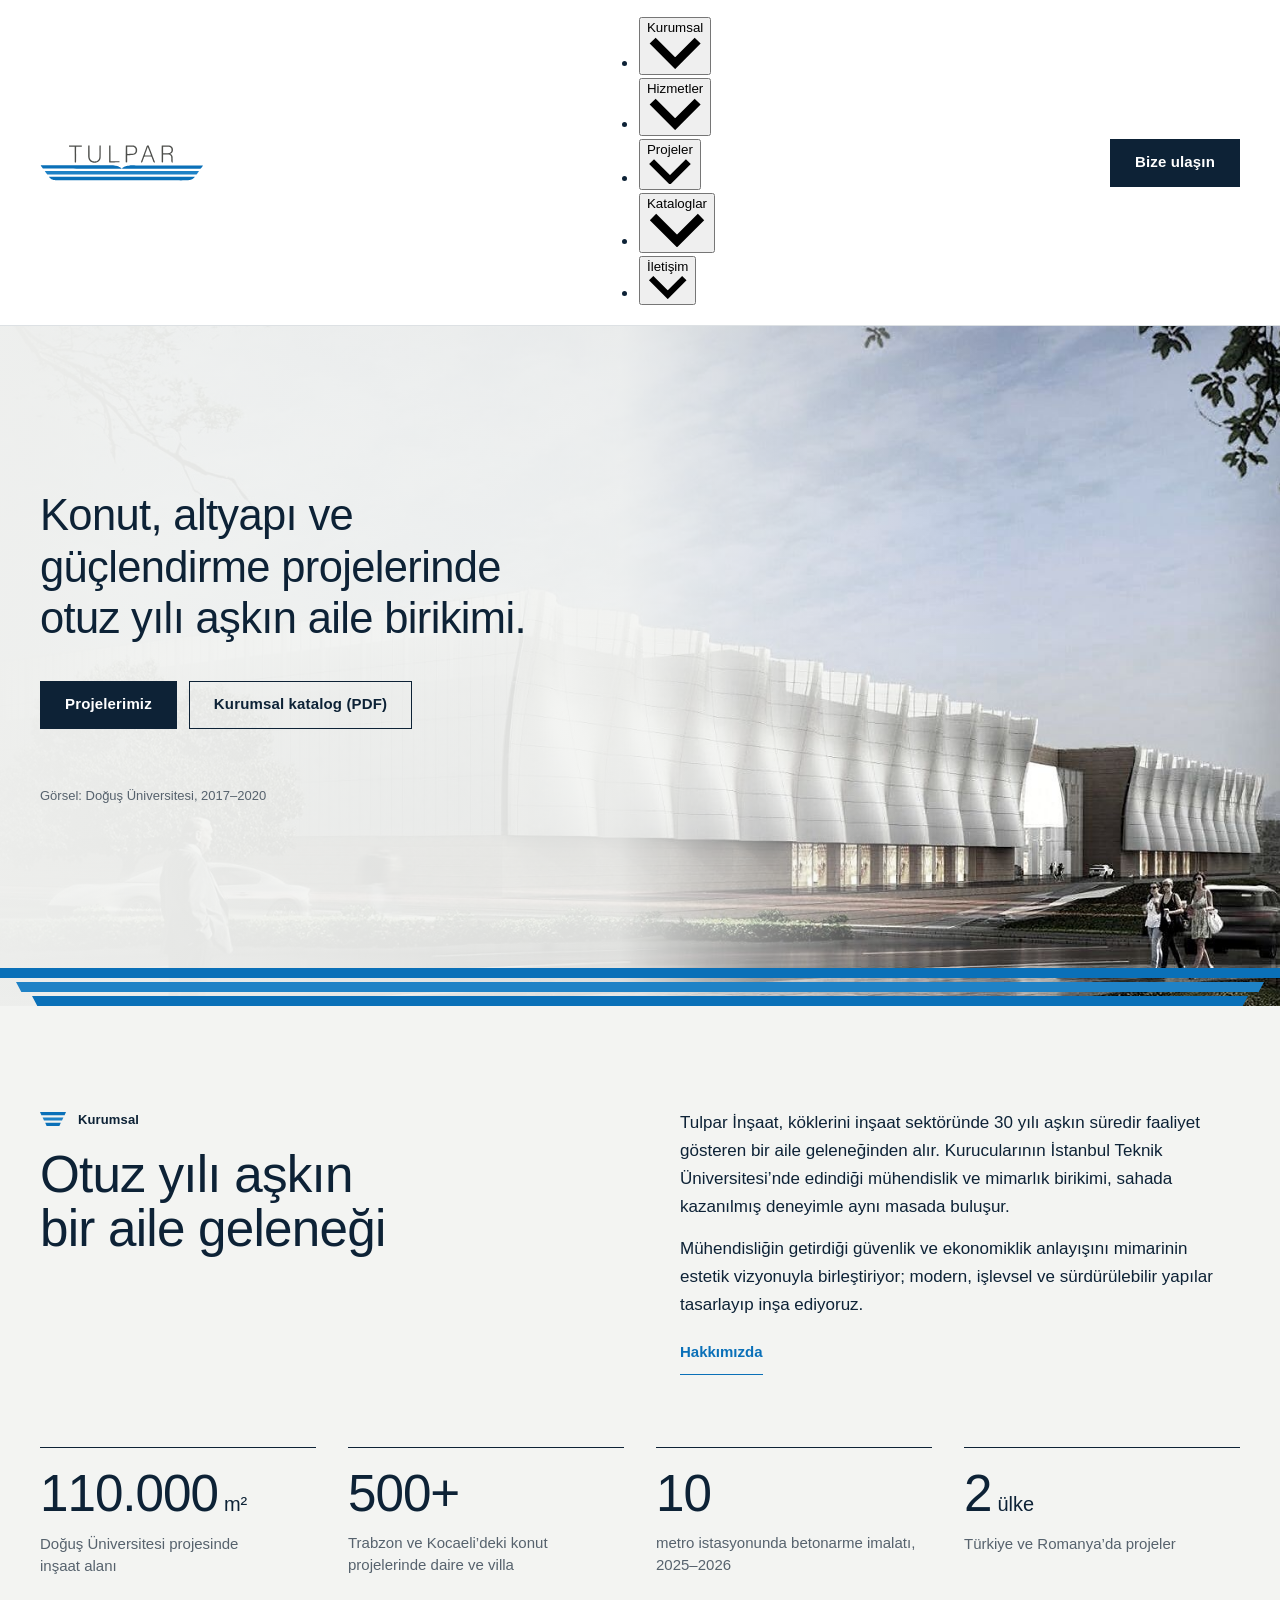
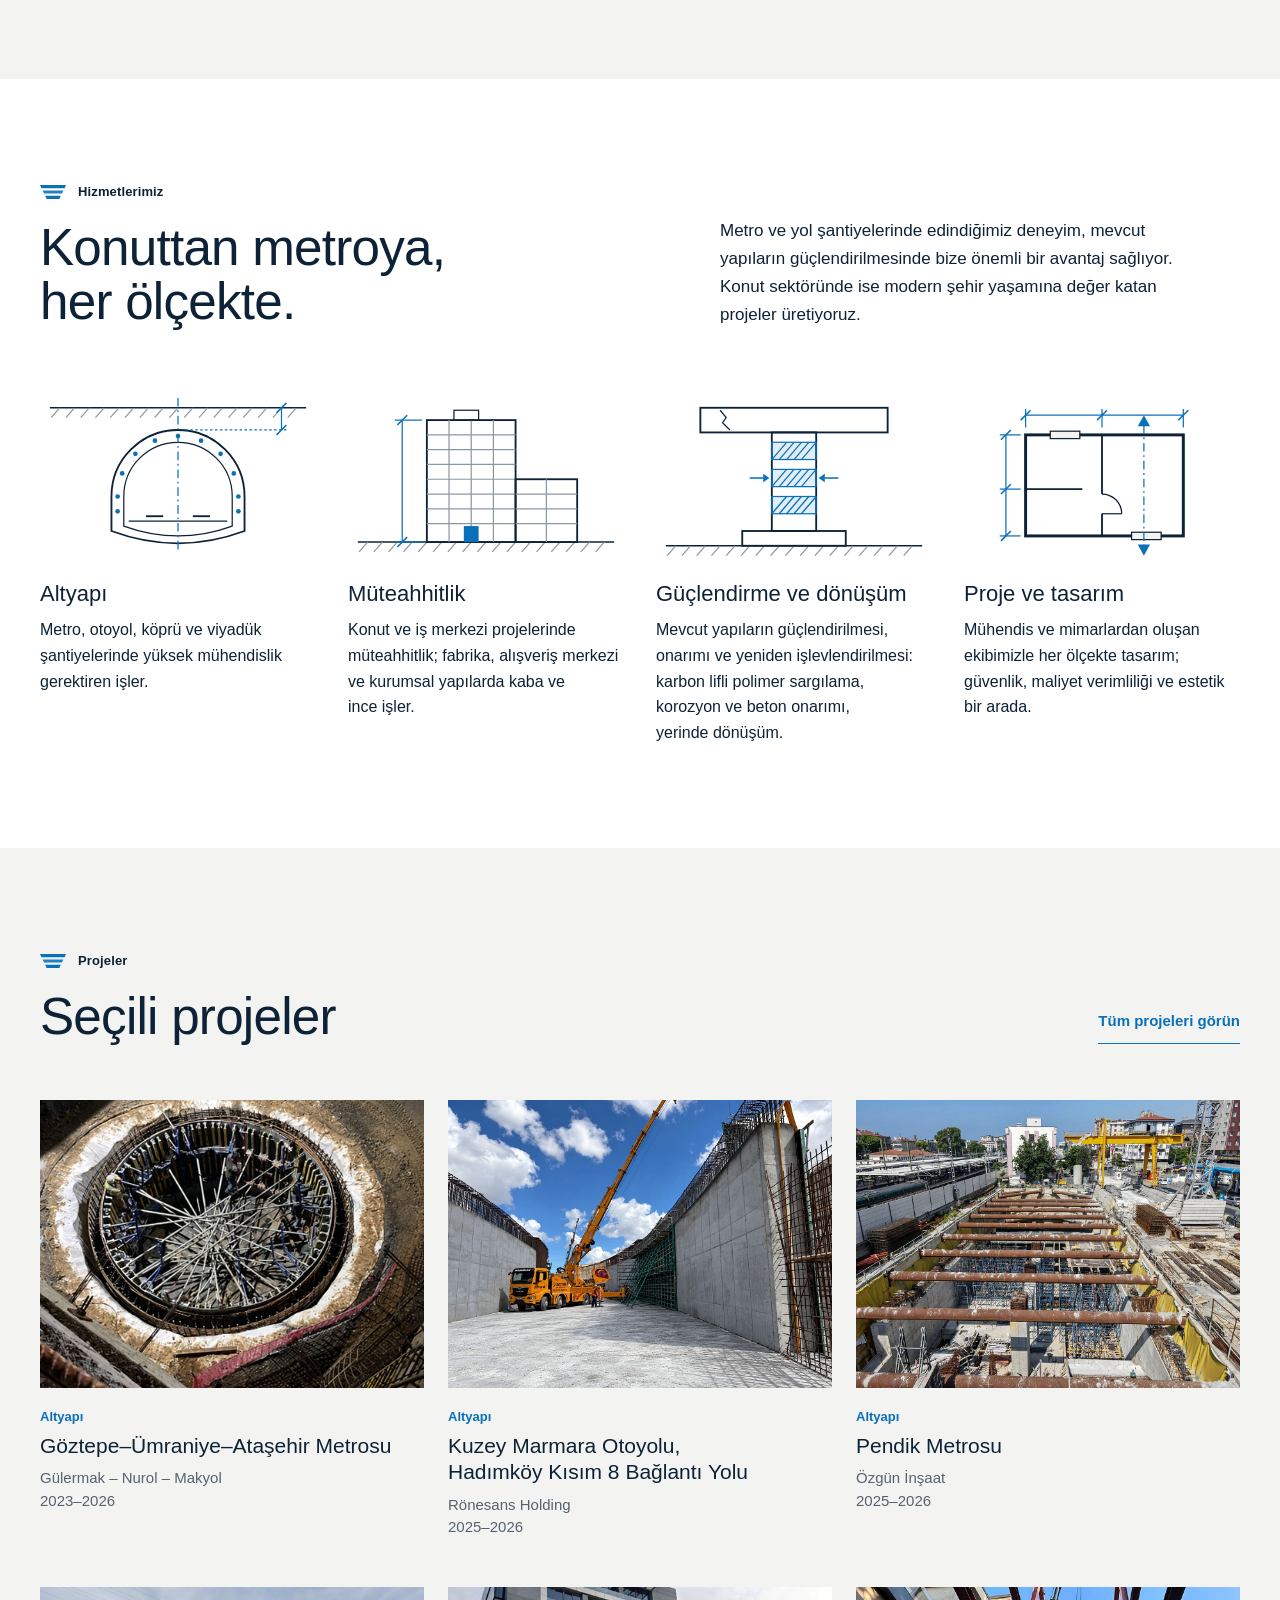
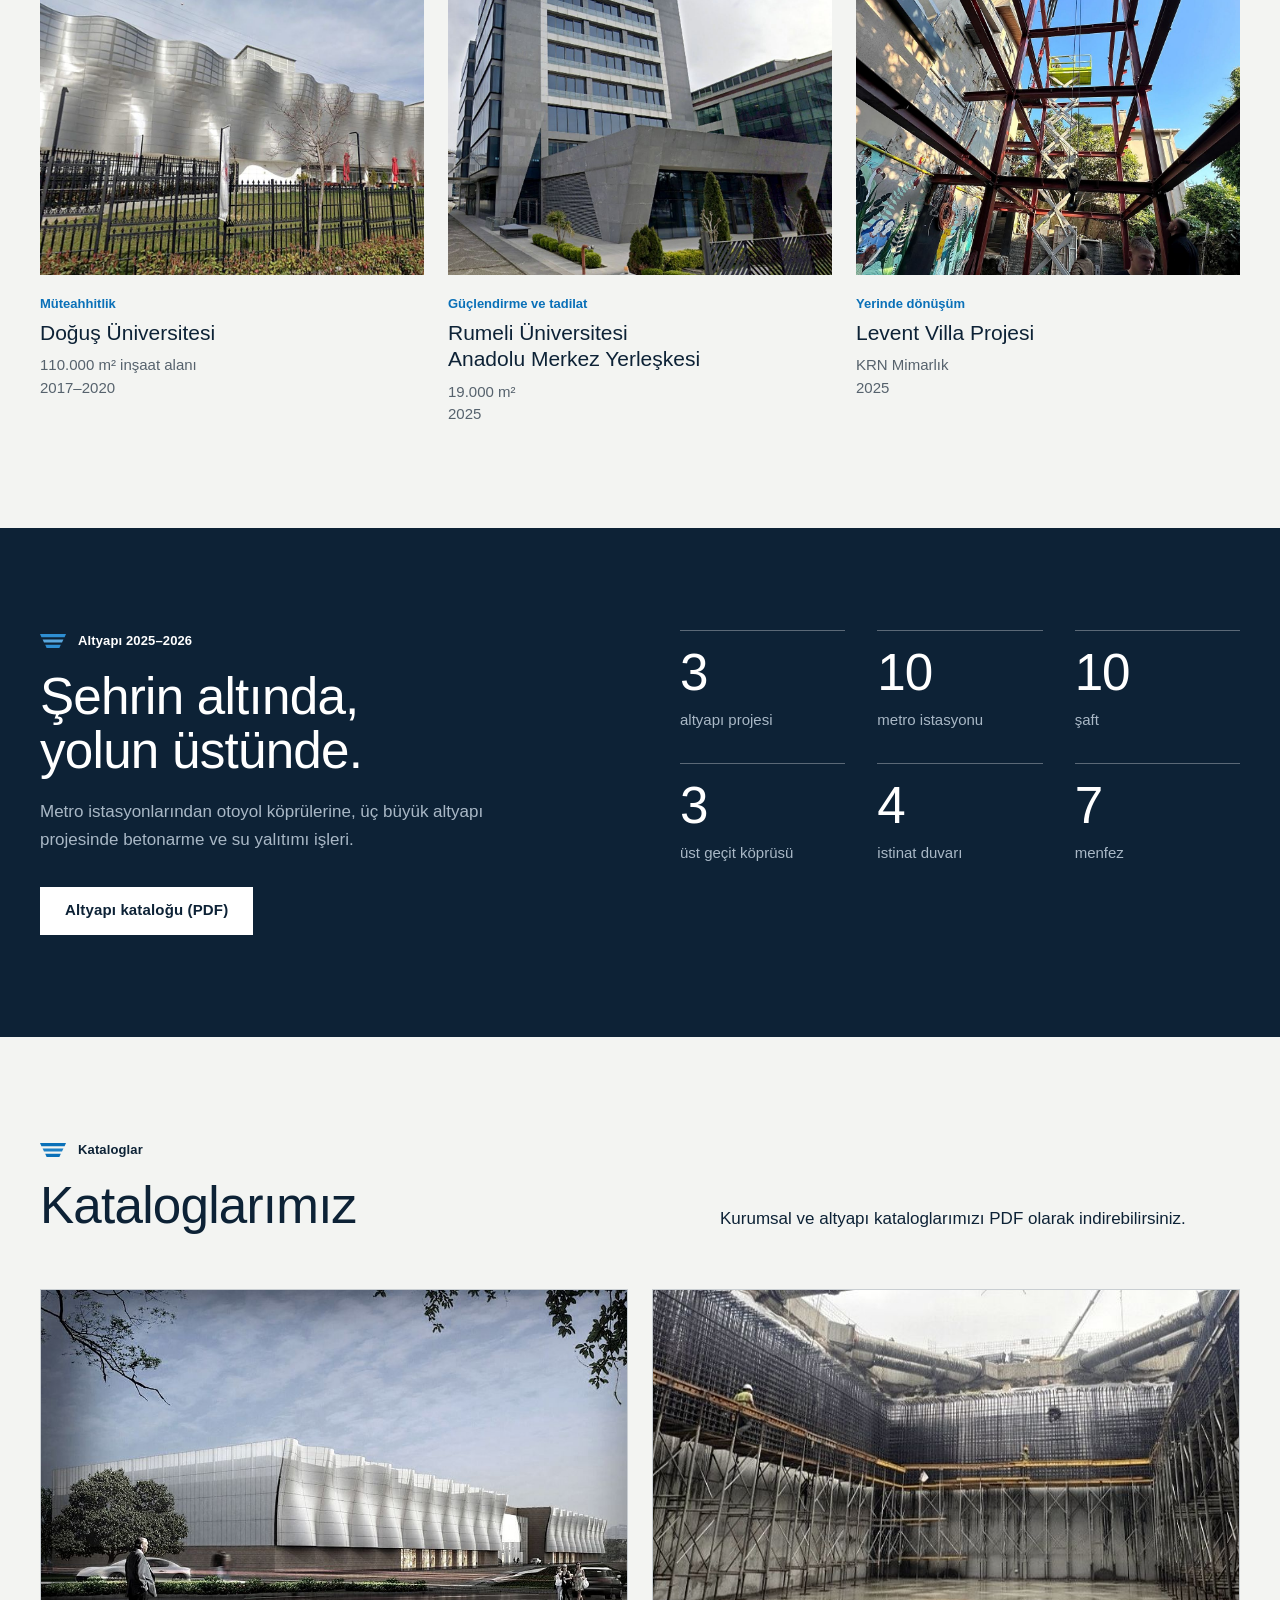
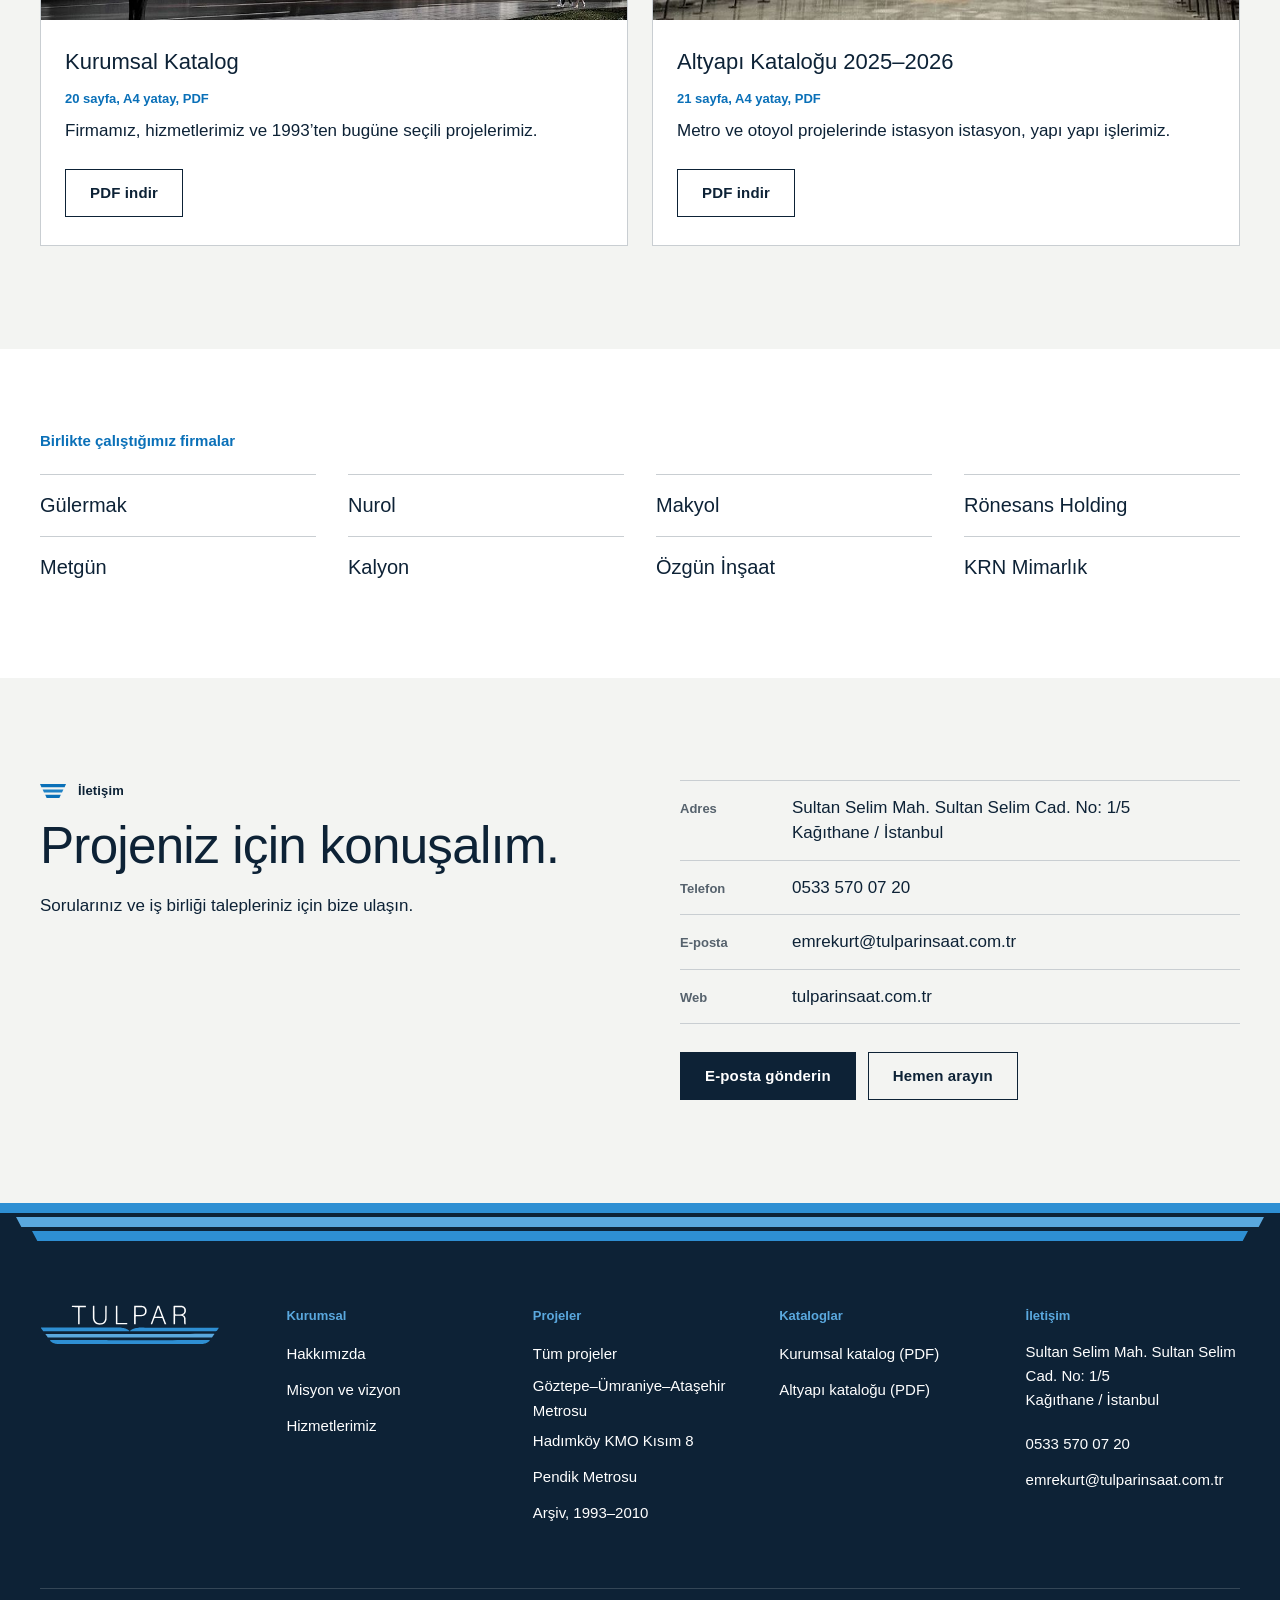
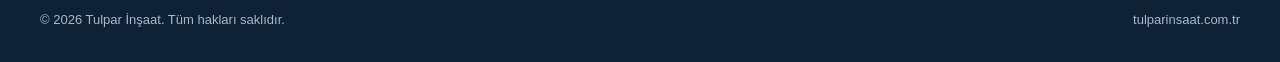
==== commit 8caa8611: "Add files via upload" ====
--- a/index.html
+++ b/index.html
@@ -26,15 +26,15 @@
 </head>
 <body>
 <a class="skip" href="#icerik">İçeriğe geç</a>
-<header class="site-header"><div class="container"><a class="logo" href="index.html" aria-label="Tulpar İnşaat ana sayfa"><img src="assets/img/logo.svg" alt="Tulpar" width="164" height="36"></a><nav id="site-nav" class="nav" aria-label="Ana menü"><a href="kurumsal.html">Kurumsal</a><a href="index.html#hizmetler">Hizmetler</a><a href="projeler.html">Projeler</a><a href="index.html#kataloglar">Kataloglar</a><a href="index.html#iletisim">İletişim</a></nav><div style="display:flex;align-items:center;gap:12px"><a class="btn btn-primary header-cta" href="index.html#iletisim">Bize ulaşın</a><button class="menu-toggle" type="button" aria-controls="site-nav" aria-expanded="false" aria-label="Menüyü aç"><svg viewBox="0 0 20 14" aria-hidden="true"><path d="M0 1H20M0 7H20M0 13H20" fill="none" stroke="currentColor" stroke-width="1.6"></path></svg></button></div></div></header>
+<header class="site-header"><div class="container"><a class="logo" href="index.html" aria-label="Tulpar İnşaat ana sayfa"><img src="assets/img/logo.svg" alt="Tulpar" width="164" height="36"></a><nav id="site-nav" class="nav" aria-label="Ana menü"><ul class="menu"><li class="menu-item"><button class="menu-btn" type="button" aria-expanded="false" aria-controls="alt-kurumsal">Kurumsal<svg viewBox="0 0 10 6" aria-hidden="true"><path d="M1 1l4 4 4-4" fill="none" stroke="currentColor" stroke-width="1.5"></path></svg></button><div class="submenu" id="alt-kurumsal" hidden><div class="col"><ul><li><a href="kurumsal.html">Hakkımızda</a></li><li><a href="kurumsal.html#misyon">Misyon ve vizyon</a></li><li><a href="kurumsal.html#rakamlar">Rakamlarla Tulpar</a></li><li><a href="index.html#referanslar">Birlikte çalıştığımız firmalar</a></li></ul></div></div></li><li class="menu-item"><button class="menu-btn" type="button" aria-expanded="false" aria-controls="alt-hizmetler">Hizmetler<svg viewBox="0 0 10 6" aria-hidden="true"><path d="M1 1l4 4 4-4" fill="none" stroke="currentColor" stroke-width="1.5"></path></svg></button><div class="submenu" id="alt-hizmetler" hidden><div class="col"><ul><li><a href="index.html#hizmetler">Tüm hizmetler</a></li><li><a href="index.html#hizmet-altyapi">Altyapı</a></li><li><a href="index.html#hizmet-muteahhitlik">Müteahhitlik</a></li><li><a href="index.html#hizmet-guclendirme">Güçlendirme ve dönüşüm</a></li><li><a href="index.html#hizmet-proje">Proje ve tasarım</a></li></ul></div></div></li><li class="menu-item"><button class="menu-btn" type="button" aria-expanded="false" aria-controls="alt-projeler">Projeler<svg viewBox="0 0 10 6" aria-hidden="true"><path d="M1 1l4 4 4-4" fill="none" stroke="currentColor" stroke-width="1.5"></path></svg></button><div class="submenu wide" id="alt-projeler" hidden><div class="col"><span class="label">Kategoriler</span><ul><li><a href="projeler.html">Tüm projeler</a></li><li><a href="projeler.html?kategori=altyapi">Altyapı</a></li><li><a href="projeler.html?kategori=guclendirme">Güçlendirme ve dönüşüm</a></li><li><a href="projeler.html?kategori=muteahhitlik">Müteahhitlik</a></li><li><a href="projeler.html#arsiv">Arşiv, 1993–2010</a></li></ul></div><div class="col"><span class="label">Öne çıkan projeler</span><ul><li><a href="proje-goztepe-umraniye-atasehir-metrosu.html">Göztepe–Ümraniye–Ataşehir Metrosu</a></li><li><a href="proje-hadimkoy-kmo-kisim-8.html">Kuzey Marmara Otoyolu, Hadımköy Kısım 8</a></li><li><a href="proje-pendik-metrosu.html">Pendik Metrosu</a></li></ul></div></div></li><li class="menu-item"><button class="menu-btn" type="button" aria-expanded="false" aria-controls="alt-kataloglar">Kataloglar<svg viewBox="0 0 10 6" aria-hidden="true"><path d="M1 1l4 4 4-4" fill="none" stroke="currentColor" stroke-width="1.5"></path></svg></button><div class="submenu" id="alt-kataloglar" hidden><div class="col"><ul><li><a href="kataloglar/Tulpar-Insaat-Kurumsal-Katalog.pdf" download>Kurumsal katalog (PDF)</a></li><li><a href="kataloglar/Tulpar-Insaat-Altyapi-Katalogu-2025-2026.pdf" download>Altyapı kataloğu (PDF)</a></li><li><a href="index.html#kataloglar">Tüm kataloglar</a></li></ul></div></div></li><li class="menu-item"><button class="menu-btn" type="button" aria-expanded="false" aria-controls="alt-iletisim">İletişim<svg viewBox="0 0 10 6" aria-hidden="true"><path d="M1 1l4 4 4-4" fill="none" stroke="currentColor" stroke-width="1.5"></path></svg></button><div class="submenu" id="alt-iletisim" hidden><div class="col"><ul><li><a href="index.html#iletisim">İletişim bilgileri</a></li><li><a href="mailto:emrekurt@tulparinsaat.com.tr">E-posta gönderin</a></li><li><a href="tel:+905335700720">Hemen arayın</a></li></ul></div></div></li></ul></nav><div style="display:flex;align-items:center;gap:12px"><a class="btn btn-primary header-cta" href="index.html#iletisim">Bize ulaşın</a><button class="menu-toggle" type="button" aria-controls="site-nav" aria-expanded="false" aria-label="Menüyü aç"><svg viewBox="0 0 20 14" aria-hidden="true"><path d="M0 1H20M0 7H20M0 13H20" fill="none" stroke="currentColor" stroke-width="1.6"></path></svg></button></div></div></header>
 <main id="icerik">
 <section class="hero" aria-label="Giriş"><img src="assets/img/hero.jpg" alt="Doğuş Üniversitesi binasının dalgalı cephesi" width="1920" height="960" fetchpriority="high"><div class="hero-fade" aria-hidden="true"></div><div class="container hero-content"><h1>Konut, altyapı ve güçlendirme projelerinde otuz yılı aşkın aile birikimi.</h1><div class="actions"><a class="btn btn-primary" href="projeler.html">Projelerimiz</a><a class="btn btn-secondary" href="kataloglar/Tulpar-Insaat-Kurumsal-Katalog.pdf" download>Kurumsal katalog (PDF)</a></div><p class="caption">Görsel: Doğuş Üniversitesi, 2017–2020</p></div><svg class="band" viewBox="0 0 1440 38" preserveAspectRatio="none" aria-hidden="true"><polygon points="0,0 1440,0 1440,10 0,10" fill="#0A70B8"></polygon><polygon points="18,14 1422,14 1416,24 24,24" fill="#1F82C6"></polygon><polygon points="36,28 1404,28 1398,38 42,38" fill="#0A70B8"></polygon></svg></section>
 <section id="kurumsal" class="section bg-paper"><div class="container"><div class="cols"><div><div class="marker"><svg width="26" height="14" viewBox="0 0 26 14" aria-hidden="true"><polygon points="0,0 26,0 24.6,3.2 1.4,3.2" fill="#0A70B8"></polygon><polygon points="2.6,5.4 23.4,5.4 22,8.6 4,8.6" fill="#1F82C6"></polygon><polygon points="5.2,10.8 20.8,10.8 19.4,14 6.6,14" fill="#0A70B8"></polygon></svg><span>Kurumsal</span></div><h2 class="h-section">Otuz yılı aşkın bir aile geleneği</h2></div><div><p>Tulpar İnşaat, köklerini inşaat sektöründe 30 yılı aşkın süredir faaliyet gösteren bir aile geleneğinden alır. Kurucularının İstanbul Teknik Üniversitesi’nde edindiği mühendislik ve mimarlık birikimi, sahada kazanılmış deneyimle aynı masada buluşur.</p><p style="margin-top:14px">Mühendisliğin getirdiği güvenlik ve ekonomiklik anlayışını mimarinin estetik vizyonuyla birleştiriyor; modern, işlevsel ve sürdürülebilir yapılar tasarlayıp inşa ediyoruz.</p><p style="margin-top:12px"><a class="more" href="kurumsal.html">Hakkımızda</a></p></div></div><div class="stats"><div class="stat"><div><span class="num">110.000</span><span class="unit">m²</span></div><p>Doğuş Üniversitesi projesinde inşaat alanı</p></div><div class="stat"><div><span class="num">500+</span></div><p>Trabzon ve Kocaeli’deki konut projelerinde daire ve villa</p></div><div class="stat"><div><span class="num">10</span></div><p>metro istasyonunda betonarme imalatı, 2025–2026</p></div><div class="stat"><div><span class="num">2</span><span class="unit">ülke</span></div><p>Türkiye ve Romanya’da projeler</p></div></div></div></section>
-<section id="hizmetler" class="section bg-white"><div class="container"><div class="head2"><div><div class="marker"><svg width="26" height="14" viewBox="0 0 26 14" aria-hidden="true"><polygon points="0,0 26,0 24.6,3.2 1.4,3.2" fill="#0A70B8"></polygon><polygon points="2.6,5.4 23.4,5.4 22,8.6 4,8.6" fill="#1F82C6"></polygon><polygon points="5.2,10.8 20.8,10.8 19.4,14 6.6,14" fill="#0A70B8"></polygon></svg><span>Hizmetlerimiz</span></div><h2 class="h-section">Konuttan metroya, her ölçekte.</h2></div><div><p>Metro ve yol şantiyelerinde edindiğimiz deneyim, mevcut yapıların güçlendirilmesinde bize önemli bir avantaj sağlıyor. Konut sektöründe ise modern şehir yaşamına değer katan projeler üretiyoruz.</p></div></div><div class="services"><article><svg viewBox="0 0 224 132" aria-hidden="true"><line x1="8" y1="12" x2="216" y2="12" stroke="#0D2236" stroke-width="1.25"></line><line x1="16" y1="12" x2="9" y2="20" stroke="#8D97A0" stroke-width="1"></line><line x1="28" y1="12" x2="21" y2="20" stroke="#8D97A0" stroke-width="1"></line><line x1="40" y1="12" x2="33" y2="20" stroke="#8D97A0" stroke-width="1"></line><line x1="52" y1="12" x2="45" y2="20" stroke="#8D97A0" stroke-width="1"></line><line x1="64" y1="12" x2="57" y2="20" stroke="#8D97A0" stroke-width="1"></line><line x1="76" y1="12" x2="69" y2="20" stroke="#8D97A0" stroke-width="1"></line><line x1="88" y1="12" x2="81" y2="20" stroke="#8D97A0" stroke-width="1"></line><line x1="100" y1="12" x2="93" y2="20" stroke="#8D97A0" stroke-width="1"></line><line x1="112" y1="12" x2="105" y2="20" stroke="#8D97A0" stroke-width="1"></line><line x1="124" y1="12" x2="117" y2="20" stroke="#8D97A0" stroke-width="1"></line><line x1="136" y1="12" x2="129" y2="20" stroke="#8D97A0" stroke-width="1"></line><line x1="148" y1="12" x2="141" y2="20" stroke="#8D97A0" stroke-width="1"></line><line x1="160" y1="12" x2="153" y2="20" stroke="#8D97A0" stroke-width="1"></line><line x1="172" y1="12" x2="165" y2="20" stroke="#8D97A0" stroke-width="1"></line><line x1="184" y1="12" x2="177" y2="20" stroke="#8D97A0" stroke-width="1"></line><line x1="196" y1="12" x2="189" y2="20" stroke="#8D97A0" stroke-width="1"></line><line x1="208" y1="12" x2="201" y2="20" stroke="#8D97A0" stroke-width="1"></line><path d="M58 84 A54 54 0 0 1 166 84 L166 112 Q112 132 58 112 Z" fill="none" stroke="#0D2236" stroke-width="1.5"></path><path d="M68 84 A44 44 0 0 1 156 84 L156 108 Q112 124 68 108 Z" fill="none" stroke="#0D2236" stroke-width="1"></path><line x1="72" y1="104" x2="152" y2="104" stroke="#0D2236" stroke-width="1"></line><line x1="86" y1="100" x2="100" y2="100" stroke="#0D2236" stroke-width="1.5"></line><line x1="124" y1="100" x2="138" y2="100" stroke="#0D2236" stroke-width="1.5"></line><line x1="112" y1="4" x2="112" y2="130" stroke="#0A70B8" stroke-width="1" stroke-dasharray="7 3 1.5 3"></line><circle cx="63" cy="84" r="1.9" fill="#0A70B8"></circle><circle cx="66.7" cy="65.3" r="1.9" fill="#0A70B8"></circle><circle cx="77.4" cy="49.4" r="1.9" fill="#0A70B8"></circle><circle cx="93.3" cy="38.7" r="1.9" fill="#0A70B8"></circle><circle cx="112" cy="35" r="1.9" fill="#0A70B8"></circle><circle cx="130.7" cy="38.7" r="1.9" fill="#0A70B8"></circle><circle cx="146.6" cy="49.4" r="1.9" fill="#0A70B8"></circle><circle cx="157.3" cy="65.3" r="1.9" fill="#0A70B8"></circle><circle cx="161" cy="84" r="1.9" fill="#0A70B8"></circle><circle cx="63" cy="96" r="1.9" fill="#0A70B8"></circle><circle cx="161" cy="96" r="1.9" fill="#0A70B8"></circle><line x1="196" y1="12" x2="196" y2="30" stroke="#0A70B8" stroke-width="1"></line><line x1="192" y1="16" x2="200" y2="8" stroke="#0A70B8" stroke-width="1.25"></line><line x1="192" y1="34" x2="200" y2="26" stroke="#0A70B8" stroke-width="1.25"></line><line x1="118" y1="30" x2="202" y2="30" stroke="#0A70B8" stroke-width="1" stroke-dasharray="2 2"></line></svg><h3>Altyapı</h3><p>Metro, otoyol, köprü ve viyadük şantiyelerinde yüksek mühendislik gerektiren işler.</p></article><article><svg viewBox="0 0 224 132" aria-hidden="true"><line x1="8" y1="121" x2="216" y2="121" stroke="#0D2236" stroke-width="1.25"></line><line x1="16" y1="121" x2="9" y2="129" stroke="#8D97A0" stroke-width="1"></line><line x1="28" y1="121" x2="21" y2="129" stroke="#8D97A0" stroke-width="1"></line><line x1="40" y1="121" x2="33" y2="129" stroke="#8D97A0" stroke-width="1"></line><line x1="52" y1="121" x2="45" y2="129" stroke="#8D97A0" stroke-width="1"></line><line x1="64" y1="121" x2="57" y2="129" stroke="#8D97A0" stroke-width="1"></line><line x1="76" y1="121" x2="69" y2="129" stroke="#8D97A0" stroke-width="1"></line><line x1="88" y1="121" x2="81" y2="129" stroke="#8D97A0" stroke-width="1"></line><line x1="100" y1="121" x2="93" y2="129" stroke="#8D97A0" stroke-width="1"></line><line x1="112" y1="121" x2="105" y2="129" stroke="#8D97A0" stroke-width="1"></line><line x1="124" y1="121" x2="117" y2="129" stroke="#8D97A0" stroke-width="1"></line><line x1="136" y1="121" x2="129" y2="129" stroke="#8D97A0" stroke-width="1"></line><line x1="148" y1="121" x2="141" y2="129" stroke="#8D97A0" stroke-width="1"></line><line x1="160" y1="121" x2="153" y2="129" stroke="#8D97A0" stroke-width="1"></line><line x1="172" y1="121" x2="165" y2="129" stroke="#8D97A0" stroke-width="1"></line><line x1="184" y1="121" x2="177" y2="129" stroke="#8D97A0" stroke-width="1"></line><line x1="196" y1="121" x2="189" y2="129" stroke="#8D97A0" stroke-width="1"></line><line x1="208" y1="121" x2="201" y2="129" stroke="#8D97A0" stroke-width="1"></line><rect x="64" y="22" width="72" height="99" fill="none" stroke="#0D2236" stroke-width="1.5"></rect><line x1="64" y1="34" x2="136" y2="34" stroke="#8D97A0" stroke-width="1"></line><line x1="64" y1="46" x2="136" y2="46" stroke="#8D97A0" stroke-width="1"></line><line x1="64" y1="58" x2="136" y2="58" stroke="#8D97A0" stroke-width="1"></line><line x1="64" y1="70" x2="136" y2="70" stroke="#8D97A0" stroke-width="1"></line><line x1="64" y1="82" x2="136" y2="82" stroke="#8D97A0" stroke-width="1"></line><line x1="64" y1="94" x2="136" y2="94" stroke="#8D97A0" stroke-width="1"></line><line x1="64" y1="106" x2="136" y2="106" stroke="#8D97A0" stroke-width="1"></line><line x1="82" y1="22" x2="82" y2="121" stroke="#8D97A0" stroke-width="1"></line><line x1="100" y1="22" x2="100" y2="121" stroke="#8D97A0" stroke-width="1"></line><line x1="118" y1="22" x2="118" y2="121" stroke="#8D97A0" stroke-width="1"></line><rect x="136" y="70" width="50" height="51" fill="none" stroke="#0D2236" stroke-width="1.5"></rect><line x1="136" y1="82" x2="186" y2="82" stroke="#8D97A0" stroke-width="1"></line><line x1="136" y1="94" x2="186" y2="94" stroke="#8D97A0" stroke-width="1"></line><line x1="136" y1="106" x2="186" y2="106" stroke="#8D97A0" stroke-width="1"></line><line x1="161" y1="70" x2="161" y2="121" stroke="#8D97A0" stroke-width="1"></line><rect x="86" y="14" width="20" height="8" fill="none" stroke="#0D2236" stroke-width="1"></rect><rect x="94" y="108" width="12" height="13" fill="#0A70B8"></rect><line x1="44" y1="22" x2="44" y2="121" stroke="#0A70B8" stroke-width="1"></line><line x1="40" y1="26" x2="48" y2="18" stroke="#0A70B8" stroke-width="1.25"></line><line x1="40" y1="125" x2="48" y2="117" stroke="#0A70B8" stroke-width="1.25"></line><line x1="38" y1="22" x2="60" y2="22" stroke="#0A70B8" stroke-width="1"></line><line x1="38" y1="121" x2="60" y2="121" stroke="#0A70B8" stroke-width="1"></line></svg><h3>Müteahhitlik</h3><p>Konut ve iş merkezi projelerinde müteahhitlik; fabrika, alışveriş merkezi ve kurumsal yapılarda kaba ve ince işler.</p></article><article><svg viewBox="0 0 224 132" aria-hidden="true"><line x1="8" y1="124" x2="216" y2="124" stroke="#0D2236" stroke-width="1.25"></line><line x1="16" y1="124" x2="9" y2="132" stroke="#8D97A0" stroke-width="1"></line><line x1="28" y1="124" x2="21" y2="132" stroke="#8D97A0" stroke-width="1"></line><line x1="40" y1="124" x2="33" y2="132" stroke="#8D97A0" stroke-width="1"></line><line x1="52" y1="124" x2="45" y2="132" stroke="#8D97A0" stroke-width="1"></line><line x1="64" y1="124" x2="57" y2="132" stroke="#8D97A0" stroke-width="1"></line><line x1="76" y1="124" x2="69" y2="132" stroke="#8D97A0" stroke-width="1"></line><line x1="88" y1="124" x2="81" y2="132" stroke="#8D97A0" stroke-width="1"></line><line x1="100" y1="124" x2="93" y2="132" stroke="#8D97A0" stroke-width="1"></line><line x1="112" y1="124" x2="105" y2="132" stroke="#8D97A0" stroke-width="1"></line><line x1="124" y1="124" x2="117" y2="132" stroke="#8D97A0" stroke-width="1"></line><line x1="136" y1="124" x2="129" y2="132" stroke="#8D97A0" stroke-width="1"></line><line x1="148" y1="124" x2="141" y2="132" stroke="#8D97A0" stroke-width="1"></line><line x1="160" y1="124" x2="153" y2="132" stroke="#8D97A0" stroke-width="1"></line><line x1="172" y1="124" x2="165" y2="132" stroke="#8D97A0" stroke-width="1"></line><line x1="184" y1="124" x2="177" y2="132" stroke="#8D97A0" stroke-width="1"></line><line x1="196" y1="124" x2="189" y2="132" stroke="#8D97A0" stroke-width="1"></line><line x1="208" y1="124" x2="201" y2="132" stroke="#8D97A0" stroke-width="1"></line><rect x="36" y="12" width="152" height="20" fill="none" stroke="#0D2236" stroke-width="1.5"></rect><rect x="94" y="32" width="36" height="80" fill="none" stroke="#0D2236" stroke-width="1.5"></rect><rect x="70" y="112" width="84" height="12" fill="none" stroke="#0D2236" stroke-width="1.5"></rect><rect x="94" y="40" width="36" height="14" fill="#0A70B8" fill-opacity="0.12" stroke="#0A70B8" stroke-width="1"></rect><line x1="94" y1="54" x2="106" y2="40" stroke="#0A70B8" stroke-width="1"></line><line x1="100" y1="54" x2="112" y2="40" stroke="#0A70B8" stroke-width="1"></line><line x1="106" y1="54" x2="118" y2="40" stroke="#0A70B8" stroke-width="1"></line><line x1="112" y1="54" x2="124" y2="40" stroke="#0A70B8" stroke-width="1"></line><line x1="118" y1="54" x2="130" y2="40" stroke="#0A70B8" stroke-width="1"></line><rect x="94" y="62" width="36" height="14" fill="#0A70B8" fill-opacity="0.12" stroke="#0A70B8" stroke-width="1"></rect><line x1="94" y1="76" x2="106" y2="62" stroke="#0A70B8" stroke-width="1"></line><line x1="100" y1="76" x2="112" y2="62" stroke="#0A70B8" stroke-width="1"></line><line x1="106" y1="76" x2="118" y2="62" stroke="#0A70B8" stroke-width="1"></line><line x1="112" y1="76" x2="124" y2="62" stroke="#0A70B8" stroke-width="1"></line><line x1="118" y1="76" x2="130" y2="62" stroke="#0A70B8" stroke-width="1"></line><rect x="94" y="84" width="36" height="14" fill="#0A70B8" fill-opacity="0.12" stroke="#0A70B8" stroke-width="1"></rect><line x1="94" y1="98" x2="106" y2="84" stroke="#0A70B8" stroke-width="1"></line><line x1="100" y1="98" x2="112" y2="84" stroke="#0A70B8" stroke-width="1"></line><line x1="106" y1="98" x2="118" y2="84" stroke="#0A70B8" stroke-width="1"></line><line x1="112" y1="98" x2="124" y2="84" stroke="#0A70B8" stroke-width="1"></line><line x1="118" y1="98" x2="130" y2="84" stroke="#0A70B8" stroke-width="1"></line><polyline points="52,14 57,20 54,24 60,30" fill="none" stroke="#0D2236" stroke-width="1"></polyline><line x1="76" y1="69" x2="87" y2="69" stroke="#0A70B8" stroke-width="1.25"></line><polygon points="87,65.5 92,69 87,72.5" fill="#0A70B8"></polygon><line x1="148" y1="69" x2="137" y2="69" stroke="#0A70B8" stroke-width="1.25"></line><polygon points="137,65.5 132,69 137,72.5" fill="#0A70B8"></polygon></svg><h3>Güçlendirme ve dönüşüm</h3><p>Mevcut yapıların güçlendirilmesi, onarımı ve yeniden işlevlendirilmesi: karbon lifli polimer sargılama, korozyon ve beton onarımı, yerinde dönüşüm.</p></article><article><svg viewBox="0 0 224 132" aria-hidden="true"><rect x="50" y="34" width="128" height="82" fill="none" stroke="#0D2236" stroke-width="2.4"></rect><line x1="112" y1="34" x2="112" y2="82" stroke="#0D2236" stroke-width="1.5"></line><line x1="112" y1="98" x2="112" y2="116" stroke="#0D2236" stroke-width="1.5"></line><line x1="50" y1="78" x2="96" y2="78" stroke="#0D2236" stroke-width="1.5"></line><line x1="112" y1="98" x2="128" y2="98" stroke="#0D2236" stroke-width="1"></line><path d="M128 98 A16 16 0 0 0 112 82" fill="none" stroke="#0D2236" stroke-width="1"></path><rect x="70" y="31" width="24" height="6" fill="#F3F4F2" stroke="#0D2236" stroke-width="1"></rect><rect x="136" y="113" width="24" height="6" fill="#F3F4F2" stroke="#0D2236" stroke-width="1"></rect><line x1="50" y1="18" x2="178" y2="18" stroke="#0A70B8" stroke-width="1"></line><line x1="50" y1="13" x2="50" y2="28" stroke="#0A70B8" stroke-width="1"></line><line x1="46" y1="22" x2="54" y2="14" stroke="#0A70B8" stroke-width="1.25"></line><line x1="112" y1="13" x2="112" y2="28" stroke="#0A70B8" stroke-width="1"></line><line x1="108" y1="22" x2="116" y2="14" stroke="#0A70B8" stroke-width="1.25"></line><line x1="178" y1="13" x2="178" y2="28" stroke="#0A70B8" stroke-width="1"></line><line x1="174" y1="22" x2="182" y2="14" stroke="#0A70B8" stroke-width="1.25"></line><line x1="34" y1="34" x2="34" y2="116" stroke="#0A70B8" stroke-width="1"></line><line x1="29" y1="34" x2="46" y2="34" stroke="#0A70B8" stroke-width="1"></line><line x1="30" y1="38" x2="38" y2="30" stroke="#0A70B8" stroke-width="1.25"></line><line x1="29" y1="78" x2="46" y2="78" stroke="#0A70B8" stroke-width="1"></line><line x1="30" y1="82" x2="38" y2="74" stroke="#0A70B8" stroke-width="1.25"></line><line x1="29" y1="116" x2="46" y2="116" stroke="#0A70B8" stroke-width="1"></line><line x1="30" y1="120" x2="38" y2="112" stroke="#0A70B8" stroke-width="1.25"></line><line x1="146" y1="26" x2="146" y2="124" stroke="#0A70B8" stroke-width="1" stroke-dasharray="7 3 1.5 3"></line><polygon points="146,18 141,27 151,27" fill="#0A70B8"></polygon><polygon points="146,132 141,123 151,123" fill="#0A70B8"></polygon></svg><h3>Proje ve tasarım</h3><p>Mühendis ve mimarlardan oluşan ekibimizle her ölçekte tasarım; güvenlik, maliyet verimliliği ve estetik bir arada.</p></article></div></div></section>
-<section id="projeler" class="section bg-paper"><div class="container"><div class="head2"><div><div class="marker"><svg width="26" height="14" viewBox="0 0 26 14" aria-hidden="true"><polygon points="0,0 26,0 24.6,3.2 1.4,3.2" fill="#0A70B8"></polygon><polygon points="2.6,5.4 23.4,5.4 22,8.6 4,8.6" fill="#1F82C6"></polygon><polygon points="5.2,10.8 20.8,10.8 19.4,14 6.6,14" fill="#0A70B8"></polygon></svg><span>Projeler</span></div><h2 class="h-section">Seçili projeler</h2></div><div><div class="right-end"><a class="more" href="projeler.html">Tüm projeleri görün</a></div></div></div><div class="cards"><article class="card" data-cat="altyapi"><a class="media" href="proje-goztepe-umraniye-atasehir-metrosu.html"><img src="assets/img/proje-goztepe.jpg" alt="Metro şaftında dairesel kalıp, yukarıdan" width="1200" height="900" loading="lazy"></a><span class="cat">Altyapı</span><h3><a href="proje-goztepe-umraniye-atasehir-metrosu.html">Göztepe–Ümraniye–Ataşehir Metrosu</a></h3><p>Gülermak – Nurol – Makyol<br>2023–2026</p></article><article class="card" data-cat="altyapi"><a class="media" href="proje-hadimkoy-kmo-kisim-8.html"><img src="assets/img/proje-kmo.jpg" alt="İstinat duvarları arasında vinç ve perde kalıbı" width="1200" height="900" loading="lazy"></a><span class="cat">Altyapı</span><h3><a href="proje-hadimkoy-kmo-kisim-8.html">Kuzey Marmara Otoyolu, Hadımköy Kısım 8 Bağlantı Yolu</a></h3><p>Rönesans Holding<br>2025–2026</p></article><article class="card" data-cat="altyapi"><a class="media" href="proje-pendik-metrosu.html"><img src="assets/img/proje-pendik.jpg" alt="Aç-kapa istasyon kazısında iksa" width="1200" height="900" loading="lazy"></a><span class="cat">Altyapı</span><h3><a href="proje-pendik-metrosu.html">Pendik Metrosu</a></h3><p>Özgün İnşaat<br>2025–2026</p></article><article class="card" data-cat="muteahhitlik"><div class="media"><img src="assets/img/proje-dogus.jpg" alt="Doğuş Üniversitesi binasının dalgalı cephesi" width="1200" height="900" loading="lazy"></div><span class="cat">Müteahhitlik</span><h3>Doğuş Üniversitesi</h3><p>110.000 m² inşaat alanı<br>2017–2020</p></article><article class="card" data-cat="guclendirme"><div class="media"><img src="assets/img/proje-rumeli.jpg" alt="Rumeli Üniversitesi binası" width="1200" height="900" loading="lazy"></div><span class="cat">Güçlendirme ve tadilat</span><h3>Rumeli Üniversitesi Anadolu Merkez Yerleşkesi</h3><p>19.000 m²<br>2025</p></article><article class="card" data-cat="guclendirme"><div class="media"><img src="assets/img/proje-leventvilla.jpg" alt="Levent Villa çelik taşıyıcı sistemi" width="1200" height="900" loading="lazy"></div><span class="cat">Yerinde dönüşüm</span><h3>Levent Villa Projesi</h3><p>KRN Mimarlık<br>2025</p></article></div></div></section>
+<section id="hizmetler" class="section bg-white"><div class="container"><div class="head2"><div><div class="marker"><svg width="26" height="14" viewBox="0 0 26 14" aria-hidden="true"><polygon points="0,0 26,0 24.6,3.2 1.4,3.2" fill="#0A70B8"></polygon><polygon points="2.6,5.4 23.4,5.4 22,8.6 4,8.6" fill="#1F82C6"></polygon><polygon points="5.2,10.8 20.8,10.8 19.4,14 6.6,14" fill="#0A70B8"></polygon></svg><span>Hizmetlerimiz</span></div><h2 class="h-section">Konuttan metroya, her ölçekte.</h2></div><div><p>Metro ve yol şantiyelerinde edindiğimiz deneyim, mevcut yapıların güçlendirilmesinde bize önemli bir avantaj sağlıyor. Konut sektöründe ise modern şehir yaşamına değer katan projeler üretiyoruz.</p></div></div><div class="services"><article id="hizmet-altyapi"><svg viewBox="0 0 224 132" aria-hidden="true"><line x1="8" y1="12" x2="216" y2="12" stroke="#0D2236" stroke-width="1.25"></line><line x1="16" y1="12" x2="9" y2="20" stroke="#8D97A0" stroke-width="1"></line><line x1="28" y1="12" x2="21" y2="20" stroke="#8D97A0" stroke-width="1"></line><line x1="40" y1="12" x2="33" y2="20" stroke="#8D97A0" stroke-width="1"></line><line x1="52" y1="12" x2="45" y2="20" stroke="#8D97A0" stroke-width="1"></line><line x1="64" y1="12" x2="57" y2="20" stroke="#8D97A0" stroke-width="1"></line><line x1="76" y1="12" x2="69" y2="20" stroke="#8D97A0" stroke-width="1"></line><line x1="88" y1="12" x2="81" y2="20" stroke="#8D97A0" stroke-width="1"></line><line x1="100" y1="12" x2="93" y2="20" stroke="#8D97A0" stroke-width="1"></line><line x1="112" y1="12" x2="105" y2="20" stroke="#8D97A0" stroke-width="1"></line><line x1="124" y1="12" x2="117" y2="20" stroke="#8D97A0" stroke-width="1"></line><line x1="136" y1="12" x2="129" y2="20" stroke="#8D97A0" stroke-width="1"></line><line x1="148" y1="12" x2="141" y2="20" stroke="#8D97A0" stroke-width="1"></line><line x1="160" y1="12" x2="153" y2="20" stroke="#8D97A0" stroke-width="1"></line><line x1="172" y1="12" x2="165" y2="20" stroke="#8D97A0" stroke-width="1"></line><line x1="184" y1="12" x2="177" y2="20" stroke="#8D97A0" stroke-width="1"></line><line x1="196" y1="12" x2="189" y2="20" stroke="#8D97A0" stroke-width="1"></line><line x1="208" y1="12" x2="201" y2="20" stroke="#8D97A0" stroke-width="1"></line><path d="M58 84 A54 54 0 0 1 166 84 L166 112 Q112 132 58 112 Z" fill="none" stroke="#0D2236" stroke-width="1.5"></path><path d="M68 84 A44 44 0 0 1 156 84 L156 108 Q112 124 68 108 Z" fill="none" stroke="#0D2236" stroke-width="1"></path><line x1="72" y1="104" x2="152" y2="104" stroke="#0D2236" stroke-width="1"></line><line x1="86" y1="100" x2="100" y2="100" stroke="#0D2236" stroke-width="1.5"></line><line x1="124" y1="100" x2="138" y2="100" stroke="#0D2236" stroke-width="1.5"></line><line x1="112" y1="4" x2="112" y2="130" stroke="#0A70B8" stroke-width="1" stroke-dasharray="7 3 1.5 3"></line><circle cx="63" cy="84" r="1.9" fill="#0A70B8"></circle><circle cx="66.7" cy="65.3" r="1.9" fill="#0A70B8"></circle><circle cx="77.4" cy="49.4" r="1.9" fill="#0A70B8"></circle><circle cx="93.3" cy="38.7" r="1.9" fill="#0A70B8"></circle><circle cx="112" cy="35" r="1.9" fill="#0A70B8"></circle><circle cx="130.7" cy="38.7" r="1.9" fill="#0A70B8"></circle><circle cx="146.6" cy="49.4" r="1.9" fill="#0A70B8"></circle><circle cx="157.3" cy="65.3" r="1.9" fill="#0A70B8"></circle><circle cx="161" cy="84" r="1.9" fill="#0A70B8"></circle><circle cx="63" cy="96" r="1.9" fill="#0A70B8"></circle><circle cx="161" cy="96" r="1.9" fill="#0A70B8"></circle><line x1="196" y1="12" x2="196" y2="30" stroke="#0A70B8" stroke-width="1"></line><line x1="192" y1="16" x2="200" y2="8" stroke="#0A70B8" stroke-width="1.25"></line><line x1="192" y1="34" x2="200" y2="26" stroke="#0A70B8" stroke-width="1.25"></line><line x1="118" y1="30" x2="202" y2="30" stroke="#0A70B8" stroke-width="1" stroke-dasharray="2 2"></line></svg><h3>Altyapı</h3><p>Metro, otoyol, köprü ve viyadük şantiyelerinde yüksek mühendislik gerektiren işler.</p></article><article id="hizmet-muteahhitlik"><svg viewBox="0 0 224 132" aria-hidden="true"><line x1="8" y1="121" x2="216" y2="121" stroke="#0D2236" stroke-width="1.25"></line><line x1="16" y1="121" x2="9" y2="129" stroke="#8D97A0" stroke-width="1"></line><line x1="28" y1="121" x2="21" y2="129" stroke="#8D97A0" stroke-width="1"></line><line x1="40" y1="121" x2="33" y2="129" stroke="#8D97A0" stroke-width="1"></line><line x1="52" y1="121" x2="45" y2="129" stroke="#8D97A0" stroke-width="1"></line><line x1="64" y1="121" x2="57" y2="129" stroke="#8D97A0" stroke-width="1"></line><line x1="76" y1="121" x2="69" y2="129" stroke="#8D97A0" stroke-width="1"></line><line x1="88" y1="121" x2="81" y2="129" stroke="#8D97A0" stroke-width="1"></line><line x1="100" y1="121" x2="93" y2="129" stroke="#8D97A0" stroke-width="1"></line><line x1="112" y1="121" x2="105" y2="129" stroke="#8D97A0" stroke-width="1"></line><line x1="124" y1="121" x2="117" y2="129" stroke="#8D97A0" stroke-width="1"></line><line x1="136" y1="121" x2="129" y2="129" stroke="#8D97A0" stroke-width="1"></line><line x1="148" y1="121" x2="141" y2="129" stroke="#8D97A0" stroke-width="1"></line><line x1="160" y1="121" x2="153" y2="129" stroke="#8D97A0" stroke-width="1"></line><line x1="172" y1="121" x2="165" y2="129" stroke="#8D97A0" stroke-width="1"></line><line x1="184" y1="121" x2="177" y2="129" stroke="#8D97A0" stroke-width="1"></line><line x1="196" y1="121" x2="189" y2="129" stroke="#8D97A0" stroke-width="1"></line><line x1="208" y1="121" x2="201" y2="129" stroke="#8D97A0" stroke-width="1"></line><rect x="64" y="22" width="72" height="99" fill="none" stroke="#0D2236" stroke-width="1.5"></rect><line x1="64" y1="34" x2="136" y2="34" stroke="#8D97A0" stroke-width="1"></line><line x1="64" y1="46" x2="136" y2="46" stroke="#8D97A0" stroke-width="1"></line><line x1="64" y1="58" x2="136" y2="58" stroke="#8D97A0" stroke-width="1"></line><line x1="64" y1="70" x2="136" y2="70" stroke="#8D97A0" stroke-width="1"></line><line x1="64" y1="82" x2="136" y2="82" stroke="#8D97A0" stroke-width="1"></line><line x1="64" y1="94" x2="136" y2="94" stroke="#8D97A0" stroke-width="1"></line><line x1="64" y1="106" x2="136" y2="106" stroke="#8D97A0" stroke-width="1"></line><line x1="82" y1="22" x2="82" y2="121" stroke="#8D97A0" stroke-width="1"></line><line x1="100" y1="22" x2="100" y2="121" stroke="#8D97A0" stroke-width="1"></line><line x1="118" y1="22" x2="118" y2="121" stroke="#8D97A0" stroke-width="1"></line><rect x="136" y="70" width="50" height="51" fill="none" stroke="#0D2236" stroke-width="1.5"></rect><line x1="136" y1="82" x2="186" y2="82" stroke="#8D97A0" stroke-width="1"></line><line x1="136" y1="94" x2="186" y2="94" stroke="#8D97A0" stroke-width="1"></line><line x1="136" y1="106" x2="186" y2="106" stroke="#8D97A0" stroke-width="1"></line><line x1="161" y1="70" x2="161" y2="121" stroke="#8D97A0" stroke-width="1"></line><rect x="86" y="14" width="20" height="8" fill="none" stroke="#0D2236" stroke-width="1"></rect><rect x="94" y="108" width="12" height="13" fill="#0A70B8"></rect><line x1="44" y1="22" x2="44" y2="121" stroke="#0A70B8" stroke-width="1"></line><line x1="40" y1="26" x2="48" y2="18" stroke="#0A70B8" stroke-width="1.25"></line><line x1="40" y1="125" x2="48" y2="117" stroke="#0A70B8" stroke-width="1.25"></line><line x1="38" y1="22" x2="60" y2="22" stroke="#0A70B8" stroke-width="1"></line><line x1="38" y1="121" x2="60" y2="121" stroke="#0A70B8" stroke-width="1"></line></svg><h3>Müteahhitlik</h3><p>Konut ve iş merkezi projelerinde müteahhitlik; fabrika, alışveriş merkezi ve kurumsal yapılarda kaba ve ince işler.</p></article><article id="hizmet-guclendirme"><svg viewBox="0 0 224 132" aria-hidden="true"><line x1="8" y1="124" x2="216" y2="124" stroke="#0D2236" stroke-width="1.25"></line><line x1="16" y1="124" x2="9" y2="132" stroke="#8D97A0" stroke-width="1"></line><line x1="28" y1="124" x2="21" y2="132" stroke="#8D97A0" stroke-width="1"></line><line x1="40" y1="124" x2="33" y2="132" stroke="#8D97A0" stroke-width="1"></line><line x1="52" y1="124" x2="45" y2="132" stroke="#8D97A0" stroke-width="1"></line><line x1="64" y1="124" x2="57" y2="132" stroke="#8D97A0" stroke-width="1"></line><line x1="76" y1="124" x2="69" y2="132" stroke="#8D97A0" stroke-width="1"></line><line x1="88" y1="124" x2="81" y2="132" stroke="#8D97A0" stroke-width="1"></line><line x1="100" y1="124" x2="93" y2="132" stroke="#8D97A0" stroke-width="1"></line><line x1="112" y1="124" x2="105" y2="132" stroke="#8D97A0" stroke-width="1"></line><line x1="124" y1="124" x2="117" y2="132" stroke="#8D97A0" stroke-width="1"></line><line x1="136" y1="124" x2="129" y2="132" stroke="#8D97A0" stroke-width="1"></line><line x1="148" y1="124" x2="141" y2="132" stroke="#8D97A0" stroke-width="1"></line><line x1="160" y1="124" x2="153" y2="132" stroke="#8D97A0" stroke-width="1"></line><line x1="172" y1="124" x2="165" y2="132" stroke="#8D97A0" stroke-width="1"></line><line x1="184" y1="124" x2="177" y2="132" stroke="#8D97A0" stroke-width="1"></line><line x1="196" y1="124" x2="189" y2="132" stroke="#8D97A0" stroke-width="1"></line><line x1="208" y1="124" x2="201" y2="132" stroke="#8D97A0" stroke-width="1"></line><rect x="36" y="12" width="152" height="20" fill="none" stroke="#0D2236" stroke-width="1.5"></rect><rect x="94" y="32" width="36" height="80" fill="none" stroke="#0D2236" stroke-width="1.5"></rect><rect x="70" y="112" width="84" height="12" fill="none" stroke="#0D2236" stroke-width="1.5"></rect><rect x="94" y="40" width="36" height="14" fill="#0A70B8" fill-opacity="0.12" stroke="#0A70B8" stroke-width="1"></rect><line x1="94" y1="54" x2="106" y2="40" stroke="#0A70B8" stroke-width="1"></line><line x1="100" y1="54" x2="112" y2="40" stroke="#0A70B8" stroke-width="1"></line><line x1="106" y1="54" x2="118" y2="40" stroke="#0A70B8" stroke-width="1"></line><line x1="112" y1="54" x2="124" y2="40" stroke="#0A70B8" stroke-width="1"></line><line x1="118" y1="54" x2="130" y2="40" stroke="#0A70B8" stroke-width="1"></line><rect x="94" y="62" width="36" height="14" fill="#0A70B8" fill-opacity="0.12" stroke="#0A70B8" stroke-width="1"></rect><line x1="94" y1="76" x2="106" y2="62" stroke="#0A70B8" stroke-width="1"></line><line x1="100" y1="76" x2="112" y2="62" stroke="#0A70B8" stroke-width="1"></line><line x1="106" y1="76" x2="118" y2="62" stroke="#0A70B8" stroke-width="1"></line><line x1="112" y1="76" x2="124" y2="62" stroke="#0A70B8" stroke-width="1"></line><line x1="118" y1="76" x2="130" y2="62" stroke="#0A70B8" stroke-width="1"></line><rect x="94" y="84" width="36" height="14" fill="#0A70B8" fill-opacity="0.12" stroke="#0A70B8" stroke-width="1"></rect><line x1="94" y1="98" x2="106" y2="84" stroke="#0A70B8" stroke-width="1"></line><line x1="100" y1="98" x2="112" y2="84" stroke="#0A70B8" stroke-width="1"></line><line x1="106" y1="98" x2="118" y2="84" stroke="#0A70B8" stroke-width="1"></line><line x1="112" y1="98" x2="124" y2="84" stroke="#0A70B8" stroke-width="1"></line><line x1="118" y1="98" x2="130" y2="84" stroke="#0A70B8" stroke-width="1"></line><polyline points="52,14 57,20 54,24 60,30" fill="none" stroke="#0D2236" stroke-width="1"></polyline><line x1="76" y1="69" x2="87" y2="69" stroke="#0A70B8" stroke-width="1.25"></line><polygon points="87,65.5 92,69 87,72.5" fill="#0A70B8"></polygon><line x1="148" y1="69" x2="137" y2="69" stroke="#0A70B8" stroke-width="1.25"></line><polygon points="137,65.5 132,69 137,72.5" fill="#0A70B8"></polygon></svg><h3>Güçlendirme ve dönüşüm</h3><p>Mevcut yapıların güçlendirilmesi, onarımı ve yeniden işlevlendirilmesi: karbon lifli polimer sargılama, korozyon ve beton onarımı, yerinde dönüşüm.</p></article><article id="hizmet-proje"><svg viewBox="0 0 224 132" aria-hidden="true"><rect x="50" y="34" width="128" height="82" fill="none" stroke="#0D2236" stroke-width="2.4"></rect><line x1="112" y1="34" x2="112" y2="82" stroke="#0D2236" stroke-width="1.5"></line><line x1="112" y1="98" x2="112" y2="116" stroke="#0D2236" stroke-width="1.5"></line><line x1="50" y1="78" x2="96" y2="78" stroke="#0D2236" stroke-width="1.5"></line><line x1="112" y1="98" x2="128" y2="98" stroke="#0D2236" stroke-width="1"></line><path d="M128 98 A16 16 0 0 0 112 82" fill="none" stroke="#0D2236" stroke-width="1"></path><rect x="70" y="31" width="24" height="6" fill="#F3F4F2" stroke="#0D2236" stroke-width="1"></rect><rect x="136" y="113" width="24" height="6" fill="#F3F4F2" stroke="#0D2236" stroke-width="1"></rect><line x1="50" y1="18" x2="178" y2="18" stroke="#0A70B8" stroke-width="1"></line><line x1="50" y1="13" x2="50" y2="28" stroke="#0A70B8" stroke-width="1"></line><line x1="46" y1="22" x2="54" y2="14" stroke="#0A70B8" stroke-width="1.25"></line><line x1="112" y1="13" x2="112" y2="28" stroke="#0A70B8" stroke-width="1"></line><line x1="108" y1="22" x2="116" y2="14" stroke="#0A70B8" stroke-width="1.25"></line><line x1="178" y1="13" x2="178" y2="28" stroke="#0A70B8" stroke-width="1"></line><line x1="174" y1="22" x2="182" y2="14" stroke="#0A70B8" stroke-width="1.25"></line><line x1="34" y1="34" x2="34" y2="116" stroke="#0A70B8" stroke-width="1"></line><line x1="29" y1="34" x2="46" y2="34" stroke="#0A70B8" stroke-width="1"></line><line x1="30" y1="38" x2="38" y2="30" stroke="#0A70B8" stroke-width="1.25"></line><line x1="29" y1="78" x2="46" y2="78" stroke="#0A70B8" stroke-width="1"></line><line x1="30" y1="82" x2="38" y2="74" stroke="#0A70B8" stroke-width="1.25"></line><line x1="29" y1="116" x2="46" y2="116" stroke="#0A70B8" stroke-width="1"></line><line x1="30" y1="120" x2="38" y2="112" stroke="#0A70B8" stroke-width="1.25"></line><line x1="146" y1="26" x2="146" y2="124" stroke="#0A70B8" stroke-width="1" stroke-dasharray="7 3 1.5 3"></line><polygon points="146,18 141,27 151,27" fill="#0A70B8"></polygon><polygon points="146,132 141,123 151,123" fill="#0A70B8"></polygon></svg><h3>Proje ve tasarım</h3><p>Mühendis ve mimarlardan oluşan ekibimizle her ölçekte tasarım; güvenlik, maliyet verimliliği ve estetik bir arada.</p></article></div></div></section>
+<section id="projeler" class="section bg-paper"><div class="container"><div class="head2"><div><div class="marker"><svg width="26" height="14" viewBox="0 0 26 14" aria-hidden="true"><polygon points="0,0 26,0 24.6,3.2 1.4,3.2" fill="#0A70B8"></polygon><polygon points="2.6,5.4 23.4,5.4 22,8.6 4,8.6" fill="#1F82C6"></polygon><polygon points="5.2,10.8 20.8,10.8 19.4,14 6.6,14" fill="#0A70B8"></polygon></svg><span>Projeler</span></div><h2 class="h-section">Seçili projeler</h2></div><div><div class="right-end"><a class="more" href="projeler.html">Tüm projeleri görün</a></div></div></div><div class="cards"><article class="card" data-cat="altyapi"><a class="media" href="proje-goztepe-umraniye-atasehir-metrosu.html"><img src="assets/img/proje-goztepe.jpg" alt="Metro şaftında dairesel kalıp, yukarıdan" width="1200" height="900" loading="lazy"></a><span class="cat">Altyapı</span><h3><a href="proje-goztepe-umraniye-atasehir-metrosu.html">Göztepe–Ümraniye–Ataşehir Metrosu</a></h3><p>Gülermak – Nurol – Makyol<br>2023–2026</p></article><article class="card" data-cat="altyapi"><a class="media" href="proje-hadimkoy-kmo-kisim-8.html"><img src="assets/img/proje-kmo.jpg" alt="Köprü ayakları, temel donatısı ve vinçler" width="1200" height="900" loading="lazy"></a><span class="cat">Altyapı</span><h3><a href="proje-hadimkoy-kmo-kisim-8.html">Kuzey Marmara Otoyolu, Hadımköy Kısım 8 Bağlantı Yolu</a></h3><p>Rönesans Holding<br>2025–2026</p></article><article class="card" data-cat="altyapi"><a class="media" href="proje-pendik-metrosu.html"><img src="assets/img/proje-pendik.jpg" alt="Aç-kapa istasyon kazısında iksa" width="1200" height="900" loading="lazy"></a><span class="cat">Altyapı</span><h3><a href="proje-pendik-metrosu.html">Pendik Metrosu</a></h3><p>Özgün İnşaat<br>2025–2026</p></article><article class="card" data-cat="muteahhitlik"><div class="media"><img src="assets/img/proje-dogus.jpg" alt="Doğuş Üniversitesi binasının dalgalı cephesi" width="1200" height="900" loading="lazy"></div><span class="cat">Müteahhitlik</span><h3>Doğuş Üniversitesi</h3><p>110.000 m² inşaat alanı<br>2017–2020</p></article><article class="card" data-cat="guclendirme"><div class="media"><img src="assets/img/proje-rumeli.jpg" alt="Rumeli Üniversitesi binası" width="1200" height="900" loading="lazy"></div><span class="cat">Güçlendirme ve tadilat</span><h3>Rumeli Üniversitesi Anadolu Merkez Yerleşkesi</h3><p>19.000 m²<br>2025</p></article><article class="card" data-cat="guclendirme"><div class="media"><img src="assets/img/proje-leventvilla.jpg" alt="Levent Villa çelik taşıyıcı sistemi" width="1200" height="900" loading="lazy"></div><span class="cat">Yerinde dönüşüm</span><h3>Levent Villa Projesi</h3><p>KRN Mimarlık<br>2025</p></article></div></div></section>
 <section id="altyapi" class="section bg-navy"><div class="container"><div class="cols"><div><div class="marker"><svg width="26" height="14" viewBox="0 0 26 14" aria-hidden="true"><polygon points="0,0 26,0 24.6,3.2 1.4,3.2" fill="#2E8FD3"></polygon><polygon points="2.6,5.4 23.4,5.4 22,8.6 4,8.6" fill="#5AA8DE"></polygon><polygon points="5.2,10.8 20.8,10.8 19.4,14 6.6,14" fill="#2E8FD3"></polygon></svg><span>Altyapı 2025–2026</span></div><h2 class="h-section">Şehrin altında, yolun üstünde.</h2><p class="lead-navy">Metro istasyonlarından otoyol köprülerine, üç büyük altyapı projesinde betonarme ve su yalıtımı işleri.</p><div class="actions" style="margin-top:32px"><a class="btn btn-light" href="kataloglar/Tulpar-Insaat-Altyapi-Katalogu-2025-2026.pdf" download>Altyapı kataloğu (PDF)</a></div></div><div><div class="stats" style="margin-top:0;grid-template-columns:repeat(auto-fit,minmax(min(100%,140px),1fr))"><div class="stat"><div><span class="num">3</span></div><p>altyapı projesi</p></div><div class="stat"><div><span class="num">10</span></div><p>metro istasyonu</p></div><div class="stat"><div><span class="num">10</span></div><p>şaft</p></div><div class="stat"><div><span class="num">3</span></div><p>üst geçit köprüsü</p></div><div class="stat"><div><span class="num">4</span></div><p>istinat duvarı</p></div><div class="stat"><div><span class="num">7</span></div><p>menfez</p></div></div></div></div></div></section>
 <section id="kataloglar" class="section bg-paper"><div class="container"><div class="head2"><div><div class="marker"><svg width="26" height="14" viewBox="0 0 26 14" aria-hidden="true"><polygon points="0,0 26,0 24.6,3.2 1.4,3.2" fill="#0A70B8"></polygon><polygon points="2.6,5.4 23.4,5.4 22,8.6 4,8.6" fill="#1F82C6"></polygon><polygon points="5.2,10.8 20.8,10.8 19.4,14 6.6,14" fill="#0A70B8"></polygon></svg><span>Kataloglar</span></div><h2 class="h-section">Kataloglarımız</h2></div><div><p>Kurumsal ve altyapı kataloglarımızı PDF olarak indirebilirsiniz.</p></div></div><div class="catalogs"><article class="catalog"><img src="assets/img/katalog-kurumsal.jpg" alt="Doğuş Üniversitesi binası" width="960" height="540" loading="lazy"><div class="body"><h3>Kurumsal Katalog</h3><span class="meta">20 sayfa, A4 yatay, PDF</span><p>Firmamız, hizmetlerimiz ve 1993’ten bugüne seçili projelerimiz.</p><a class="btn btn-secondary" href="kataloglar/Tulpar-Insaat-Kurumsal-Katalog.pdf" download>PDF indir</a></div></article><article class="catalog"><img src="assets/img/katalog-altyapi.jpg" alt="Metro istasyon kutusunda perde donatısı ve iskeleler" width="960" height="540" loading="lazy"><div class="body"><h3>Altyapı Kataloğu 2025–2026</h3><span class="meta">21 sayfa, A4 yatay, PDF</span><p>Metro ve otoyol projelerinde istasyon istasyon, yapı yapı işlerimiz.</p><a class="btn btn-secondary" href="kataloglar/Tulpar-Insaat-Altyapi-Katalogu-2025-2026.pdf" download>PDF indir</a></div></article></div></div></section>
-<section class="section bg-white" aria-labelledby="ref-baslik" style="padding:80px 0"><div class="container"><h2 id="ref-baslik" class="refs-title">Birlikte çalıştığımız firmalar</h2><ul class="refs"><li>Gülermak</li><li>Nurol</li><li>Makyol</li><li>Rönesans Holding</li><li>Metgün</li><li>Kalyon</li><li>Özgün İnşaat</li><li>KRN Mimarlık</li></ul></div></section>
+<section id="referanslar" class="section bg-white" aria-labelledby="ref-baslik" style="padding:80px 0"><div class="container"><h2 id="ref-baslik" class="refs-title">Birlikte çalıştığımız firmalar</h2><ul class="refs"><li>Gülermak</li><li>Nurol</li><li>Makyol</li><li>Rönesans Holding</li><li>Metgün</li><li>Kalyon</li><li>Özgün İnşaat</li><li>KRN Mimarlık</li></ul></div></section>
 <section id="iletisim" class="section bg-paper contact"><div class="container"><div class="cols"><div><div class="marker"><svg width="26" height="14" viewBox="0 0 26 14" aria-hidden="true"><polygon points="0,0 26,0 24.6,3.2 1.4,3.2" fill="#0A70B8"></polygon><polygon points="2.6,5.4 23.4,5.4 22,8.6 4,8.6" fill="#1F82C6"></polygon><polygon points="5.2,10.8 20.8,10.8 19.4,14 6.6,14" fill="#0A70B8"></polygon></svg><span>İletişim</span></div><h2 class="h-section">Projeniz için konuşalım.</h2><p style="margin-top:18px;max-width:420px">Sorularınız ve iş birliği talepleriniz için bize ulaşın.</p></div><div><dl class="contact-list"><div><dt>Adres</dt><dd>Sultan Selim Mah. Sultan Selim Cad. No: 1/5<br>Kağıthane / İstanbul</dd></div><div><dt>Telefon</dt><dd><a href="tel:+905335700720">0533 570 07 20</a></dd></div><div><dt>E-posta</dt><dd><a href="mailto:emrekurt@tulparinsaat.com.tr">emrekurt@tulparinsaat.com.tr</a></dd></div><div><dt>Web</dt><dd>tulparinsaat.com.tr</dd></div></dl><div class="actions"><a class="btn btn-primary" href="mailto:emrekurt@tulparinsaat.com.tr">E-posta gönderin</a><a class="btn btn-secondary" href="tel:+905335700720">Hemen arayın</a></div></div></div></div></section>
 </main>
 <footer class="site-footer"><svg class="band" viewBox="0 0 1440 38" preserveAspectRatio="none" aria-hidden="true"><polygon points="0,0 1440,0 1440,10 0,10" fill="#2E8FD3"></polygon><polygon points="18,14 1422,14 1416,24 24,24" fill="#5AA8DE"></polygon><polygon points="36,28 1404,28 1398,38 42,38" fill="#2E8FD3"></polygon></svg><div class="container"><div class="footer-grid"><div><a class="footer-logo" href="index.html" aria-label="Tulpar İnşaat ana sayfa"><img src="assets/img/logo-beyaz.svg" alt="Tulpar" width="180" height="40"></a></div><nav aria-label="Kurumsal"><h2>Kurumsal</h2><ul><li><a href="kurumsal.html">Hakkımızda</a></li><li><a href="kurumsal.html#misyon">Misyon ve vizyon</a></li><li><a href="index.html#hizmetler">Hizmetlerimiz</a></li></ul></nav><nav aria-label="Projeler"><h2>Projeler</h2><ul><li><a href="projeler.html">Tüm projeler</a></li><li><a href="proje-goztepe-umraniye-atasehir-metrosu.html">Göztepe–Ümraniye–Ataşehir Metrosu</a></li><li><a href="proje-hadimkoy-kmo-kisim-8.html">Hadımköy KMO Kısım 8</a></li><li><a href="proje-pendik-metrosu.html">Pendik Metrosu</a></li><li><a href="projeler.html#arsiv">Arşiv, 1993–2010</a></li></ul></nav><nav aria-label="Kataloglar"><h2>Kataloglar</h2><ul><li><a href="kataloglar/Tulpar-Insaat-Kurumsal-Katalog.pdf">Kurumsal katalog (PDF)</a></li><li><a href="kataloglar/Tulpar-Insaat-Altyapi-Katalogu-2025-2026.pdf">Altyapı kataloğu (PDF)</a></li></ul></nav><div><h2>İletişim</h2><p>Sultan Selim Mah. Sultan Selim Cad. No: 1/5<br>Kağıthane / İstanbul</p><p><a href="tel:+905335700720">0533 570 07 20</a><br><a href="mailto:emrekurt@tulparinsaat.com.tr" style="overflow-wrap:anywhere">emrekurt@tulparinsaat.com.tr</a></p></div></div><div class="footer-bottom"><span>© 2026 Tulpar İnşaat. Tüm hakları saklıdır.</span><span>tulparinsaat.com.tr</span></div></div></footer>
--- a/assets/css/site.css
+++ b/assets/css/site.css
@@ -0,0 +1,148 @@
+:root{--ink:#0D2236;--sec:#56626D;--blue:#0A70B8;--blue2:#1F82C6;--paper:#F3F4F2;--white:#FFFFFF;--rule:#C9CED2;--line:#DDE1E4;--onnavy:#A9B8C6;--lblue:#5AA8DE;--lblue1:#2E8FD3;
+--font:'Archivo','Helvetica Neue',Helvetica,Arial,sans-serif;--header:76px}
+*,*::before,*::after{box-sizing:border-box}
+html{scroll-behavior:smooth;scroll-padding-top:calc(var(--header) + 16px)}
+body{margin:0;font-family:var(--font);font-size:17px;line-height:1.65;color:var(--ink);background:var(--paper);-webkit-font-smoothing:antialiased;text-rendering:optimizeLegibility}
+img{max-width:100%;display:block;height:auto}
+a{color:var(--blue)}a:hover{color:var(--ink)}
+:focus-visible{outline:2px solid var(--blue);outline-offset:3px}
+.skip{position:absolute;left:-9999px;top:8px;z-index:100;background:var(--white);color:var(--ink);padding:10px 14px}
+.skip:focus{left:16px}
+.container{width:100%;max-width:1248px;margin:0 auto;padding:0 24px}
+.section{padding:clamp(72px,8vw,112px) 0}
+.bg-paper{background:var(--paper)}.bg-white{background:var(--white)}.bg-navy{background:var(--ink);color:var(--white)}
+/* header */
+.site-header{position:sticky;top:0;z-index:50;background:var(--white);border-bottom:1px solid var(--line)}
+.site-header .container{display:flex;align-items:center;justify-content:space-between;gap:24px;min-height:var(--header)}
+.logo img{width:164px;height:36px}
+.nav{display:flex;align-items:center;gap:32px}
+.nav a{display:inline-flex;align-items:center;min-height:44px;font-size:15px;font-weight:500;color:var(--ink);text-decoration:none;border-bottom:2px solid transparent}
+.nav a:hover,.nav a[aria-current="page"]{border-bottom-color:var(--blue)}
+.menu-toggle{display:none;align-items:center;justify-content:center;width:44px;height:44px;padding:0;background:transparent;border:1px solid var(--rule);color:var(--ink);cursor:pointer}
+.menu-toggle svg{width:20px;height:14px}
+@media (max-width:960px){
+ .menu-toggle{display:inline-flex}
+ .site-header .header-cta{display:none}
+ .nav{position:fixed;left:0;right:0;top:var(--header);bottom:0;flex-direction:column;align-items:stretch;gap:0;padding:16px 24px 32px;background:var(--white);
+  opacity:0;visibility:hidden;transform:translateY(-8px);transition:opacity .2s,transform .2s,visibility .2s;overflow-y:auto}
+ .nav.is-open{opacity:1;visibility:visible;transform:none}
+ .nav a{font-size:22px;min-height:56px;border-bottom:1px solid var(--line)}
+ .nav a[aria-current="page"]{color:var(--blue);border-bottom-color:var(--line)}
+}
+/* buttons, links */
+.btn{display:inline-flex;align-items:center;justify-content:center;min-height:48px;padding:0 24px;font-size:15px;font-weight:600;letter-spacing:.01em;text-decoration:none;border:1px solid var(--ink);transition:background .15s,color .15s,border-color .15s}
+.btn-primary{background:var(--ink);color:var(--white)}.btn-primary:hover{background:var(--blue);border-color:var(--blue);color:var(--white)}
+.btn-secondary{background:transparent;color:var(--ink)}.btn-secondary:hover{background:var(--ink);color:var(--white)}
+.btn-light{background:var(--white);border-color:var(--white);color:var(--ink)}.btn-light:hover{background:var(--lblue);border-color:var(--lblue);color:var(--ink)}
+.actions{display:flex;flex-wrap:wrap;gap:12px}
+.more{display:inline-flex;align-items:center;min-height:44px;font-size:15px;font-weight:600;color:var(--blue);text-decoration:none;border-bottom:1px solid var(--blue)}
+.more:hover{color:var(--ink);border-bottom-color:var(--ink)}
+/* type */
+.marker{display:flex;align-items:center;gap:12px;font-size:13px;font-weight:600;letter-spacing:.01em}
+.marker svg{flex:none}
+.h-section{margin:18px 0 0;font-size:clamp(34px,4vw,54px);font-weight:350;font-stretch:112%;line-height:1.06;letter-spacing:-.015em;text-wrap:balance}
+.h-page{margin:18px 0 0;font-size:clamp(40px,6vw,80px);font-weight:300;font-stretch:118%;line-height:1;letter-spacing:-.02em;text-wrap:balance}
+.h-detail{margin:16px 0 0;font-size:clamp(36px,5vw,64px);font-weight:300;font-stretch:112%;line-height:1.05;letter-spacing:-.02em;text-wrap:balance}
+p{margin:0;text-wrap:pretty}
+.lead{margin-top:20px;max-width:680px;font-size:18px}
+.head2{display:flex;flex-wrap:wrap;justify-content:space-between;align-items:flex-end;gap:24px 80px}
+.head2>div:first-child{flex:1 1 420px;min-width:0}.head2>div:last-child{flex:1 1 360px;min-width:0;max-width:520px}
+.head2 .right-end{display:flex;justify-content:flex-end}
+.cols{display:flex;flex-wrap:wrap;gap:32px 80px;align-items:flex-start}.cols>div{flex:1 1 420px;min-width:0}
+/* hero */
+.hero{position:relative;min-height:680px;display:flex;align-items:center;overflow:hidden;background:var(--paper)}
+.hero>img{position:absolute;inset:0;width:100%;height:100%;object-fit:cover;object-position:62% 70%}
+.hero-fade{position:absolute;inset:0;background:linear-gradient(90deg,rgba(243,244,242,.97) 0,rgba(243,244,242,.9) min(620px,84%),rgba(243,244,242,0) min(1000px,100%))}
+.hero-content{position:relative;padding-top:96px;padding-bottom:132px}
+.hero h1{margin:0;max-width:580px;font-size:clamp(30px,3.4vw,46px);font-weight:300;font-stretch:108%;line-height:1.18;letter-spacing:-.015em;text-wrap:balance}
+.hero .actions{margin-top:36px}
+.caption{margin-top:56px;font-size:13px;font-weight:500;color:var(--sec)}
+.band{display:block;width:100%;height:38px}
+.hero .band{position:absolute;left:0;bottom:0}
+@media (max-width:700px){.hero{min-height:620px;align-items:flex-end}.hero-fade{background:linear-gradient(180deg,rgba(243,244,242,.2) 0,rgba(243,244,242,.9) 42%,rgba(243,244,242,.97) 100%)}.hero-content{padding-top:220px;padding-bottom:96px}}
+/* stats */
+.stats{display:grid;grid-template-columns:repeat(auto-fit,minmax(min(100%,150px),1fr));gap:32px;margin-top:72px}
+.stat{border-top:1.5px solid var(--ink);padding-top:20px}
+.stat .num{font-size:clamp(40px,4vw,52px);font-weight:300;font-stretch:108%;line-height:1;letter-spacing:-.02em}
+.stat .unit{font-size:20px;margin-left:6px;font-stretch:108%}
+.stat p{margin-top:12px;font-size:15px;line-height:1.45;color:var(--sec)}
+.bg-navy .stat{border-top:1px solid rgba(255,255,255,.32);padding-top:16px}
+.bg-navy .stat .num{color:var(--white)}.bg-navy .stat p{color:var(--onnavy);margin-top:10px}
+/* services */
+.services{display:grid;grid-template-columns:repeat(auto-fit,minmax(min(100%,240px),1fr));gap:48px 32px;margin-top:64px}
+.services svg{display:block;width:100%;max-width:320px;height:auto}
+.services h3{margin:24px 0 0;font-size:22px;font-weight:500;font-stretch:106%;line-height:1.25}
+.services p{margin-top:10px;font-size:16px;line-height:1.6}
+/* project cards */
+.cards{display:grid;grid-template-columns:repeat(auto-fill,minmax(min(100%,300px),1fr));gap:48px 24px;margin-top:56px}
+.card{display:flex;flex-direction:column}
+.card[hidden]{display:none}
+.card .media{display:block;overflow:hidden;background:var(--line)}
+.card img{width:100%;aspect-ratio:4/3;object-fit:cover;transition:transform .5s}
+.card a.media:hover img{transform:scale(1.035)}
+.card .cat{margin-top:18px;font-size:13px;font-weight:600;color:var(--blue)}
+.card h3{margin:6px 0 0;font-size:21px;font-weight:500;font-stretch:106%;line-height:1.25;text-wrap:balance}
+.card h3 a{color:var(--ink);text-decoration:none}.card h3 a:hover{color:var(--blue)}
+.card p{margin-top:8px;font-size:15px;line-height:1.5;color:var(--sec)}
+.filters{display:flex;flex-wrap:wrap;gap:8px;margin-top:36px}
+.filters button,.filters a{display:inline-flex;align-items:center;min-height:44px;padding:0 18px;font:600 14px var(--font);cursor:pointer;border:1px solid var(--ink);background:transparent;color:var(--ink);text-decoration:none}
+.filters button[aria-pressed="true"]{background:var(--ink);color:var(--white)}
+.filters button:hover,.filters a:hover{background:var(--ink);color:var(--white)}
+/* navy band */
+.bg-navy .marker,.bg-navy .h-section{color:var(--white)}
+.bg-navy .lead-navy{margin-top:20px;max-width:480px;color:var(--onnavy)}
+/* catalogs */
+.catalogs{display:grid;grid-template-columns:repeat(auto-fit,minmax(min(100%,420px),1fr));gap:24px;margin-top:56px}
+.catalog{display:flex;flex-direction:column;background:var(--white);border:1px solid var(--rule)}
+.catalog img{width:100%;aspect-ratio:16/9;object-fit:cover}
+.catalog .body{padding:24px 24px 28px;display:flex;flex-direction:column;gap:8px}
+.catalog h3{margin:0;font-size:22px;font-weight:500;font-stretch:106%}
+.catalog .meta{font-size:13px;font-weight:600;color:var(--blue)}
+.catalog .btn{align-self:flex-start;margin-top:16px}
+/* references */
+.refs-title{margin:0;font-size:15px;font-weight:600;color:var(--blue)}
+.refs{list-style:none;margin:20px 0 0;padding:0;display:grid;grid-template-columns:repeat(auto-fit,minmax(min(100%,260px),1fr));column-gap:32px}
+.refs li{padding:14px 0;border-top:1px solid var(--rule);font-size:20px;font-stretch:104%}
+/* contact */
+.contact-list{margin:0;border-bottom:1px solid var(--rule)}
+.contact-list>div{display:grid;grid-template-columns:96px minmax(0,1fr);gap:16px;padding:14px 0;border-top:1px solid var(--rule)}
+.contact-list dt{font-size:13px;font-weight:600;color:var(--sec);padding-top:3px}
+.contact-list dd{margin:0;font-size:17px;line-height:1.5;overflow-wrap:anywhere}
+.contact-list a{color:var(--ink);text-decoration:none}.contact-list a:hover{color:var(--blue)}
+.contact .actions{margin-top:28px}
+/* about page */
+.about-img{width:100%;aspect-ratio:4/5;object-fit:cover}
+.mv{display:grid;grid-template-columns:repeat(auto-fit,minmax(min(100%,420px),1fr));gap:40px 80px;margin-top:48px}
+.mv h3{margin:0;font-size:13px;font-weight:600;color:var(--blue)}
+.mv p{margin-top:14px;font-size:clamp(19px,1.6vw,22px);font-weight:300;font-stretch:104%;line-height:1.45}
+/* project detail */
+.crumbs{font-size:13px;font-weight:500;color:var(--sec)}
+.crumbs a{color:var(--sec);text-decoration:none}.crumbs a:hover{color:var(--blue)}
+.detail-hero{width:100%;aspect-ratio:24/7;min-height:220px;object-fit:cover}
+.antet{margin:0;display:grid;grid-template-columns:repeat(auto-fit,minmax(min(100%,240px),1fr));gap:1px;background:var(--rule);border:1.5px solid var(--ink)}
+.antet>div{background:var(--white);padding:14px 18px 16px}
+.antet dt{font-size:12px;font-weight:600;color:var(--sec)}
+.antet dd{margin:6px 0 0;font-size:17px;font-weight:500;line-height:1.35}
+.works{display:grid;grid-template-columns:repeat(auto-fill,minmax(min(100%,320px),1fr));gap:40px 32px;margin-top:48px;align-items:start}
+.works h3{margin:0;font-size:17px;font-weight:600;font-stretch:104%}
+.works .sub{display:block;margin-top:2px;font-size:13px;font-weight:500;color:var(--sec)}
+.works ul{list-style:none;margin:10px 0 0;padding:0;border-bottom:1px solid var(--rule)}
+.works li{display:flex;align-items:baseline;gap:10px;padding:7px 0;border-top:1px solid var(--rule);font-size:16px;line-height:1.4}
+.tag{display:inline-block;flex:none;min-width:38px;padding:1px 5px;border:1px solid var(--ink);font-size:12px;font-weight:600;font-stretch:106%;line-height:1.35;text-align:center}
+.tag-empty{display:inline-block;flex:none;width:38px}
+.dot{flex:none;width:8px;height:8px;border-radius:50%;background:var(--blue);margin-left:auto;align-self:center}
+.legend-dot{display:inline-block;width:8px;height:8px;border-radius:50%;background:var(--blue);margin:0 6px 1px 0}
+.gallery{display:grid;grid-template-columns:repeat(auto-fill,minmax(min(100%,300px),1fr));gap:24px;margin-top:40px}
+.gallery img{width:100%;aspect-ratio:4/3;object-fit:cover}
+/* footer */
+.site-footer{background:var(--ink);color:var(--white)}
+.footer-grid{display:grid;grid-template-columns:repeat(auto-fit,minmax(min(100%,200px),1fr));gap:40px 32px;padding-top:64px}
+.footer-grid h2{margin:0;font-size:13px;font-weight:600;color:var(--lblue)}
+.footer-grid ul{list-style:none;margin:10px 0 0;padding:0}
+.footer-grid a{display:inline-flex;align-items:center;min-height:36px;font-size:15px;color:var(--white);text-decoration:none}
+.footer-grid a:hover{color:var(--lblue)}
+.footer-grid p{margin-top:14px;font-size:15px;line-height:1.6}
+.footer-logo img{width:180px;height:40px}
+.footer-bottom{margin-top:56px;padding:20px 0 32px;border-top:1px solid rgba(255,255,255,.16);display:flex;flex-wrap:wrap;justify-content:space-between;gap:8px 24px;font-size:13px;color:var(--onnavy)}
+.notfound{min-height:60vh;display:flex;align-items:center}
+@media (prefers-reduced-motion:reduce){*,*::before,*::after{transition:none!important;scroll-behavior:auto!important}}
